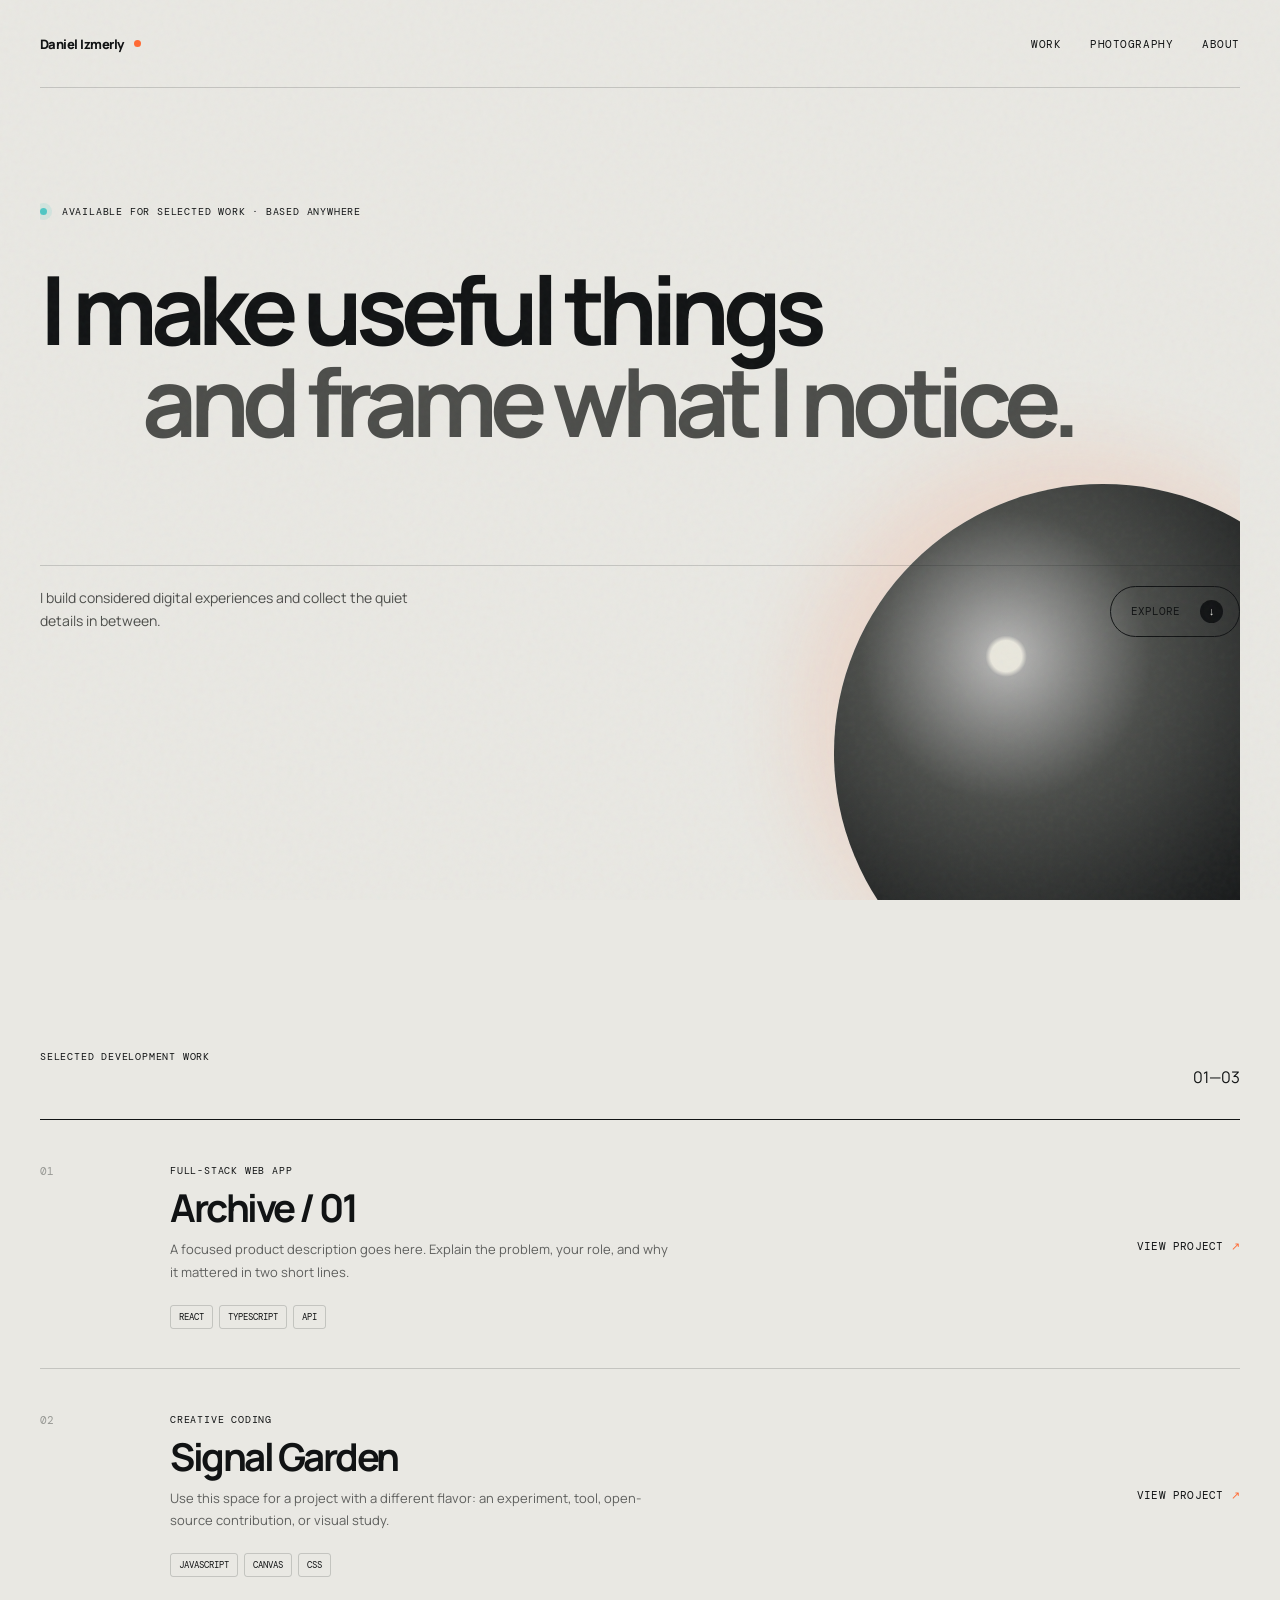
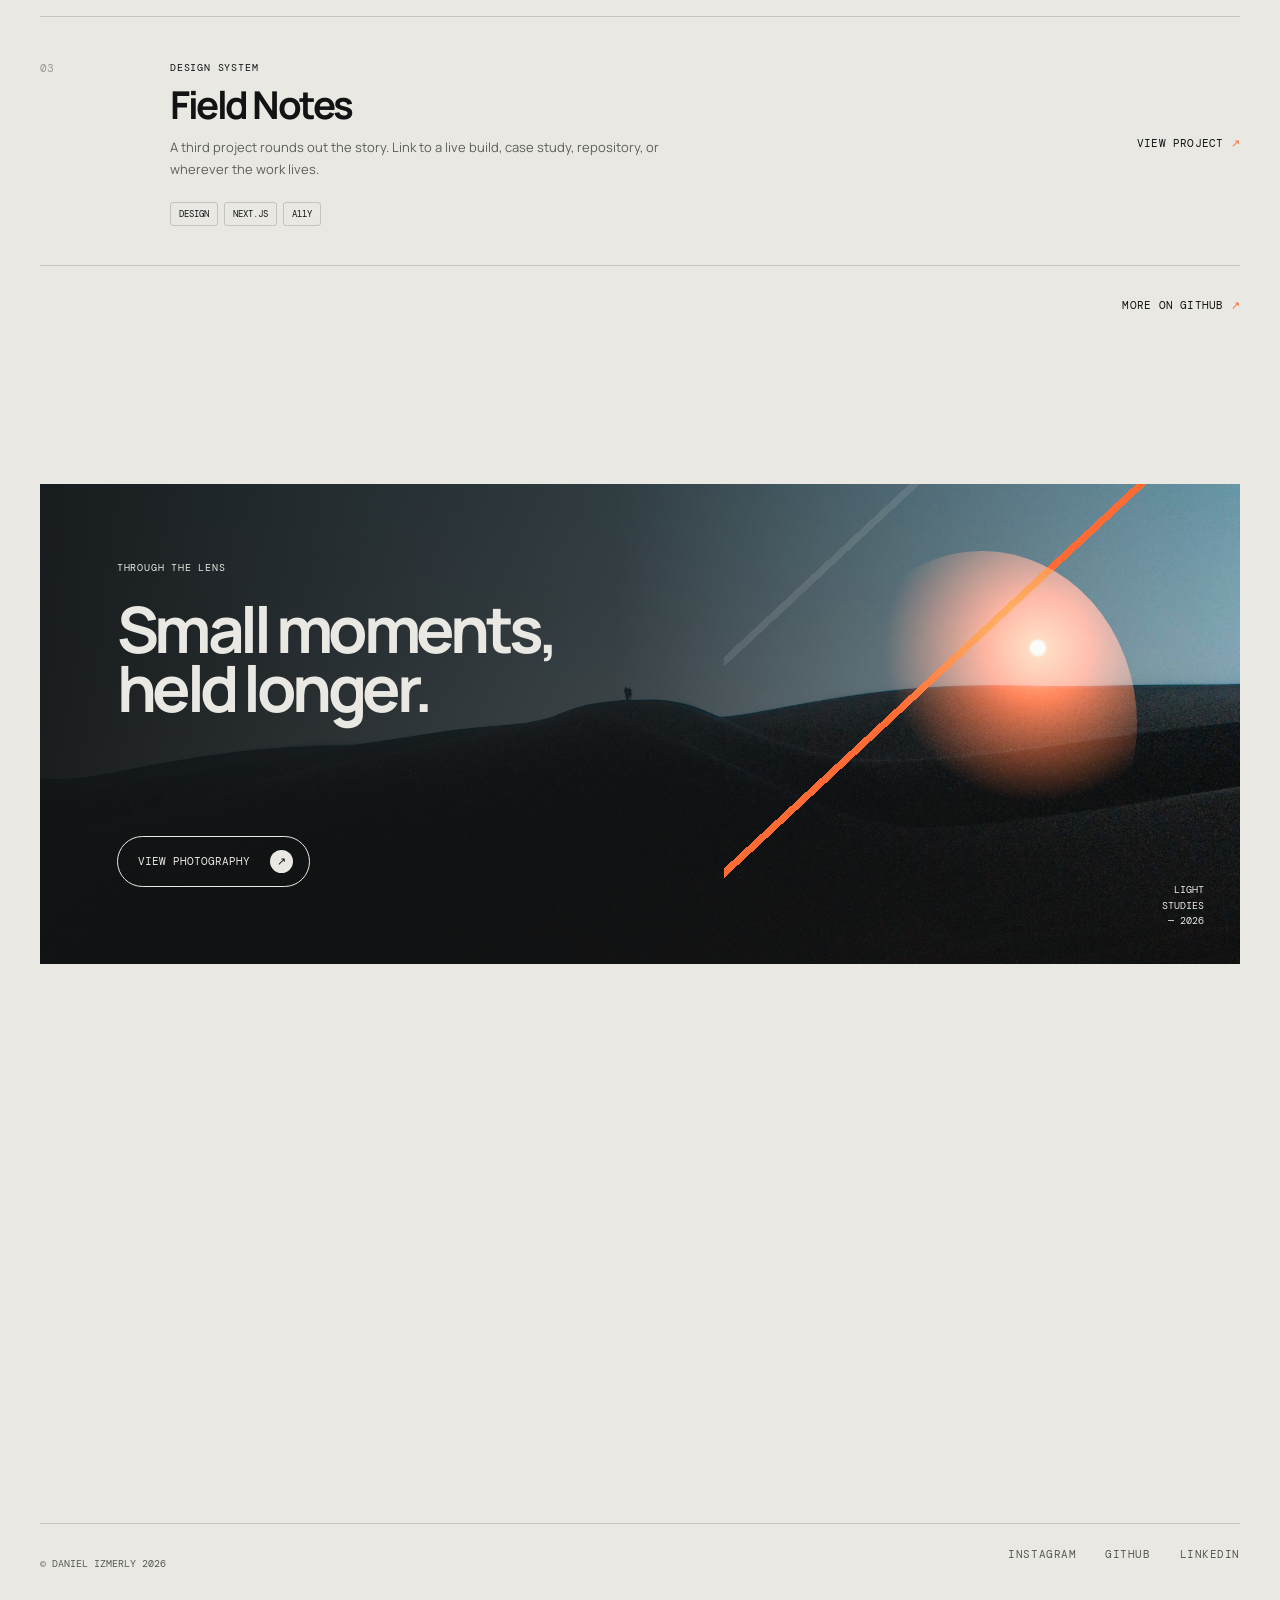
==== index.html @ 625dc452 "vibecoded ah website" ====
<!doctype html>
<html lang="en"><head><meta charset="UTF-8"><meta name="viewport" content="width=device-width, initial-scale=1.0"><meta name="description" content="A developer and photography portfolio."><meta property="og:image" content="public/og.png"><meta name="theme-color" content="#111314"><link rel="stylesheet" href="styles.css"><title>Your Name — Developer · Photographer</title></head>
<body><div class="grain" aria-hidden="true"></div><header class="site-header"><a class="wordmark" href="#top" aria-label="Back to top"><span data-name>Your Name</span><i></i></a><nav class="desktop-nav" aria-label="Primary navigation"><a href="#work">Work</a><a href="photography.html">Photography</a><a href="#about">About</a></nav><button class="menu-button" data-menu-button aria-expanded="false" aria-controls="mobile-nav">Menu</button><nav class="mobile-nav" id="mobile-nav" data-mobile-nav aria-label="Mobile navigation"><a href="#work">Work</a><a href="photography.html">Photography</a><a href="#about">About</a><a data-social="github" href="#" target="_blank" rel="noreferrer">GitHub ↗</a></nav></header>
<main id="top"><section class="hero section-wrap"><p class="hero-kicker reveal"><span class="pulse"></span> Available for selected work · <span data-location>Based anywhere</span></p><h1 class="reveal"><span>I make useful things</span><span>and frame what I notice.</span></h1><div class="hero-foot reveal"><p data-bio>I build considered digital experiences and collect the quiet details in between.</p><a class="round-link" href="#work">Explore <span aria-hidden="true">↓</span></a></div><div class="hero-orb" aria-hidden="true"></div></section>
<section id="work" class="section-wrap work-section"><div class="section-heading reveal"><p class="eyebrow">Selected development work</p><p>01—03</p></div><div class="project-list" data-project-list></div><div class="section-tail reveal"><a class="text-link" data-social="github" href="#" target="_blank" rel="noreferrer">More on GitHub <span aria-hidden="true">↗</span></a></div></section>
<section class="photo-callout section-wrap reveal"><div><p class="eyebrow">Through the lens</p><h2>Small moments,<br>held longer.</h2></div><div class="callout-art" aria-hidden="true"><span>Light<br>studies<br>— 2026</span></div><a class="round-link light" href="photography.html">View photography <span aria-hidden="true">↗</span></a></section>
<section id="about" class="section-wrap about-section"><p class="eyebrow reveal">A little context</p><div class="about-grid"><h2 class="reveal">Code gives ideas form.<br>Photography keeps me observant.</h2><div class="about-copy reveal"><p>I care about the quiet choices: a clean interaction, a sharp detail, the feeling a piece of work leaves behind.</p><a class="text-link" data-email href="mailto:hello@yourdomain.com">hello@yourdomain.com <span aria-hidden="true">↗</span></a></div></div></section></main>
<footer class="site-footer section-wrap"><p>© <span data-name>Your Name</span> <span id="year"></span></p><div><a data-social="instagram" href="#" target="_blank" rel="noreferrer">Instagram</a><a data-social="github" href="#" target="_blank" rel="noreferrer">GitHub</a><a data-social="linkedin" href="#" target="_blank" rel="noreferrer">LinkedIn</a></div></footer><dialog id="lightbox" aria-label="Photography preview"><button class="close-button" data-close-lightbox aria-label="Close preview">×</button><img data-lightbox-image alt="" hidden><div data-lightbox-placeholder class="lightbox-placeholder"></div><p data-lightbox-caption></p></dialog><script type="module" src="app.js"></script><script>document.querySelector('#year').textContent = new Date().getFullYear()</script></body></html>
---- styles.css ----
@import url('https://fonts.googleapis.com/css2?family=DM+Mono:wght@400;500&family=Manrope:wght@400;500;600;700;800&display=swap');

:root { /* Palette lives here: change these six values to retheme the whole site. */ --ink:#111314; --paper:#e9e8e3; --muted:#989995; --line:rgba(17,19,20,.17); --orange:#ff6b35; --teal:#4fc7c4; --sans:Manrope,Arial,sans-serif; --mono:"DM Mono",monospace; }
* { box-sizing:border-box; } html { scroll-behavior:smooth; } body { margin:0; background:var(--paper); color:var(--ink); font-family:var(--sans); } a { color:inherit; text-decoration:none; } button { font:inherit; } .grain { position:fixed; inset:0; z-index:10; pointer-events:none; opacity:.055; background-image:url("data:image/svg+xml,%3Csvg viewBox='0 0 180 180' xmlns='http://www.w3.org/2000/svg'%3E%3Cfilter id='n'%3E%3CfeTurbulence type='fractalNoise' baseFrequency='.9' numOctaves='4' stitchTiles='stitch'/%3E%3C/filter%3E%3Crect width='100%25' height='100%25' filter='url(%23n)' opacity='.7'/%3E%3C/svg%3E"); }
.section-wrap { width:min(1320px, calc(100% - 80px)); margin-inline:auto; }.site-header { height:88px; width:min(1320px, calc(100% - 80px)); margin:auto; display:flex; align-items:center; justify-content:space-between; position:relative; z-index:20; border-bottom:1px solid var(--line); }.wordmark { display:flex; align-items:center; gap:10px; font-size:13px; font-weight:800; letter-spacing:-.04em; }.wordmark i { width:7px; height:7px; display:block; border-radius:50%; background:var(--orange); }.desktop-nav,.site-footer div { display:flex; gap:29px; font:11px var(--mono); text-transform:uppercase; letter-spacing:.05em; }.desktop-nav a,.site-footer a { transition:color .2s ease; }.desktop-nav a:hover,.site-footer a:hover,.desktop-nav .active { color:var(--orange); }.menu-button,.mobile-nav,.back-link { display:none; }
.hero { position:relative; min-height:calc(100vh - 88px); padding-top:clamp(75px,13vh,170px); overflow:hidden; }.hero-kicker,.eyebrow { margin:0; font:10px var(--mono); text-transform:uppercase; letter-spacing:.08em; }.pulse { width:7px; height:7px; display:inline-block; background:var(--teal); border-radius:50%; margin-right:8px; box-shadow:0 0 0 5px rgba(79,199,196,.15); }.hero h1 { max-width:1120px; margin:45px 0 0; font-size:clamp(48px,7.45vw,120px); letter-spacing:-.075em; line-height:.97; font-weight:700; position:relative; z-index:1; }.hero h1 span { display:block; }.hero h1 span:last-child { color:#4c4d4a; margin-left:clamp(20px,8vw,160px); }.hero-foot { margin-top:clamp(68px,13vh,155px); padding:20px 0; border-top:1px solid var(--line); display:flex; align-items:flex-start; justify-content:space-between; gap:20px; position:relative; z-index:2; }.hero-foot p { max-width:370px; margin:0; font-size:14px; line-height:1.65; color:#4c4d4a; }.round-link { display:flex; gap:20px; align-items:center; padding:13px 16px 13px 20px; border:1px solid var(--ink); border-radius:99px; white-space:nowrap; font:11px var(--mono); text-transform:uppercase; }.round-link span { width:23px; height:23px; display:grid; place-content:center; border-radius:50%; color:var(--paper); background:var(--ink); transition:transform .25s ease; }.round-link:hover span { transform:rotate(-45deg); }.hero-orb { width:clamp(290px,42vw,620px); aspect-ratio:1; position:absolute; right:-11%; bottom:-15%; border-radius:50%; background:radial-gradient(circle at 32% 32%,#e9e7dd 0 3%,#ababaa 4%,#4b4d4a 28%,#202222 58%,#111314 71%); box-shadow:-32px -32px 80px rgba(255,107,53,.13); }
.work-section { padding-top:150px; }.section-heading { display:flex; justify-content:space-between; padding-bottom:15px; border-bottom:1px solid var(--ink); }.project-list { border-bottom:1px solid var(--line); }.project-card { position:relative; display:grid; grid-template-columns:100px 1fr auto; gap:30px; align-items:start; padding:44px 0 39px; border-top:1px solid var(--line); }.project-card:first-child { border-top:0; }.project-number { font:11px var(--mono); color:var(--muted); }.project-card h3 { margin:12px 0 11px; font-size:clamp(25px,3vw,43px); line-height:1; letter-spacing:-.065em; }.project-copy { margin:0; max-width:500px; color:#5e5f5d; font-size:13px; line-height:1.7; }.tags { list-style:none; padding:0; margin:22px 0 0; display:flex; flex-wrap:wrap; gap:6px; }.tags li { padding:5px 8px; border:1px solid var(--line); border-radius:3px; font:9px var(--mono); text-transform:uppercase; }.text-link { align-self:center; font:11px var(--mono); text-transform:uppercase; white-space:nowrap; letter-spacing:.02em; }.text-link span { color:var(--orange); display:inline-block; transition:transform .2s ease; }.text-link:hover span { transform:translate(3px,-3px); }.section-tail { padding-top:26px; text-align:right; }
/* Swap the image path here to feature another photograph on the home page. */
.photo-callout { margin-top:170px; min-height:480px; padding:clamp(40px,6vw,90px); background:linear-gradient(90deg,rgba(17,19,20,.95) 0%,rgba(17,19,20,.76) 48%,rgba(17,19,20,.16) 100%),url("photos/DSC01465.jpg") center/cover; color:var(--paper); position:relative; overflow:hidden; display:flex; flex-direction:column; align-items:flex-start; }.photo-callout h2 { margin:25px 0 0; font-size:clamp(38px,5vw,72px); letter-spacing:-.07em; line-height:.93; }.callout-art { position:absolute; inset:0 0 0 auto; width:43%; background:linear-gradient(137deg,transparent 0 18%,rgba(255,255,255,.1) 18% 19%,transparent 19% 40%,var(--orange) 40% 41%,transparent 41% 66%,transparent 66% 100%); }.callout-art:before { content:""; position:absolute; inset:14% 20%; border-radius:50%; background:radial-gradient(circle at 68% 28%,#f8f7ee 0 2%,#ffb476 3%,#ff6b35 16%,transparent 47%); mix-blend-mode:screen; }.callout-art span { position:absolute; right:36px; bottom:35px; text-align:right; font:10px/1.55 var(--mono); text-transform:uppercase; }.round-link.light { border-color:var(--paper); margin-top:auto; position:relative; z-index:1; }.round-link.light span { background:var(--paper); color:var(--ink); }
.about-section { padding:170px 0; }.about-grid { display:grid; grid-template-columns:1.45fr .55fr; gap:60px; margin-top:35px; }.about-grid h2 { margin:0; font-size:clamp(34px,4.5vw,66px); line-height:.99; letter-spacing:-.065em; }.about-copy { align-self:end; color:#535552; font-size:14px; line-height:1.7; }.about-copy p { margin:0 0 34px; }.site-footer { display:flex; justify-content:space-between; padding:23px 0 28px; border-top:1px solid var(--line); color:#575956; font:10px var(--mono); text-transform:uppercase; }
.photo-hero { padding:clamp(95px,16vh,190px) 0 90px; }.photo-hero h1 { font-size:clamp(55px,8vw,128px); line-height:.88; letter-spacing:-.08em; margin:38px 0; }.photo-hero h1 em { color:var(--orange); font-weight:400; }.photo-hero > p:last-child { max-width:320px; margin:0; color:#5c5e5b; font-size:14px; line-height:1.7; }.photo-grid { display:grid; grid-template-columns:repeat(12,1fr); grid-auto-flow:dense; gap:16px; padding-bottom:140px; }.photo-card { min-height:330px; grid-column:span 4; border:0; padding:0; position:relative; overflow:hidden; background:#2b2c2b; color:var(--paper); text-align:left; cursor:zoom-in; }.photo-card:nth-child(2),.photo-card:nth-child(5) { grid-column:span 8; }.photo-card:nth-child(3) { min-height:430px; }.photo-card img { width:100%; height:100%; position:absolute; inset:0; object-fit:cover; transition:transform .7s cubic-bezier(.2,.8,.2,1); }.photo-card:hover img { transform:scale(1.045); }.photo-shade { position:absolute; inset:0; background:linear-gradient(0deg,rgba(0,0,0,.65),transparent 55%); }.photo-meta { position:absolute; inset:auto 20px 18px; display:flex; justify-content:space-between; align-items:end; font-size:12px; }.photo-meta strong { font-weight:500; }.photo-meta em { font:9px var(--mono); text-transform:uppercase; letter-spacing:.05em; opacity:.78; }.photo-placeholder,.lightbox-placeholder { position:absolute; inset:0; overflow:hidden; }.photo-placeholder:before,.lightbox-placeholder:before { content:""; position:absolute; width:75%; aspect-ratio:1; left:18%; top:10%; border-radius:50%; filter:blur(1px); }.photo-placeholder:after,.lightbox-placeholder:after { content:""; position:absolute; width:160%; height:45%; left:-35%; bottom:-18%; transform:rotate(-16deg); background:rgba(0,0,0,.36); }.photo-placeholder span { position:absolute; z-index:1; top:18px; left:20px; font:10px var(--mono); color:rgba(255,255,255,.7); }.tone-amber { background:linear-gradient(145deg,#312b28,#ad6c4c); }.tone-amber:before { background:radial-gradient(circle,#ffbd88,#ff6b35 27%,transparent 64%); }.tone-teal { background:linear-gradient(145deg,#122727,#519391); }.tone-teal:before { background:radial-gradient(circle,#a8dfd9,#4fc7c4 25%,transparent 65%); }.tone-graphite { background:linear-gradient(145deg,#171819,#777a78); }.tone-graphite:before { background:radial-gradient(circle,#e6e4dc,#797b78 26%,transparent 65%); }.tone-orange { background:linear-gradient(145deg,#4b251b,#d65f31); }.tone-orange:before { background:radial-gradient(circle,#f8d2a8,#ff6b35 25%,transparent 63%); }.tone-silver { background:linear-gradient(145deg,#4e5355,#bab8af); }.tone-silver:before { background:radial-gradient(circle,#f5f4ec,#c4c7c1 23%,transparent 65%); }.contact-strip { border-top:1px solid var(--ink); padding:25px 0 135px; display:flex; align-items:center; justify-content:space-between; font-size:clamp(21px,3vw,40px); letter-spacing:-.05em; }.contact-strip p { margin:0; }
dialog { width:min(90vw,1000px); padding:0; border:0; background:transparent; color:var(--paper); } dialog::backdrop { background:rgba(0,0,0,.83); backdrop-filter:blur(8px); } dialog img,dialog .lightbox-placeholder { position:relative; display:block; width:100%; max-height:78vh; object-fit:contain; background:#202222; } dialog .lightbox-placeholder { height:min(68vw,600px); } dialog p { margin:12px 0; font:11px var(--mono); text-transform:uppercase; }.close-button { position:fixed; top:24px; right:28px; width:42px; height:42px; border:1px solid rgba(255,255,255,.55); border-radius:50%; color:white; background:transparent; font-size:27px; cursor:pointer; }.reveal { opacity:0; transform:translateY(18px); transition:opacity .7s ease,transform .7s cubic-bezier(.2,.65,.2,1); }.reveal.is-visible { opacity:1; transform:translateY(0); }
@media (prefers-reduced-motion:reduce) { *,*::before,*::after { scroll-behavior:auto!important; animation-duration:.01ms!important; transition-duration:.01ms!important; } .reveal { opacity:1; transform:none; } }
/* A compact mobile layout, including the accessible menu toggle. */
@media (max-width:760px) { .section-wrap,.site-header { width:calc(100% - 40px); }.site-header { height:74px; }.desktop-nav { display:none; }.menu-button { display:block; padding:0; border:0; background:transparent; font:10px var(--mono); text-transform:uppercase; }.mobile-nav { display:none; position:absolute; right:0; top:64px; width:190px; padding:16px; background:var(--ink); color:var(--paper); box-shadow:0 12px 30px rgba(0,0,0,.18); }.mobile-nav.is-open { display:grid; gap:15px; }.mobile-nav a { font:11px var(--mono); text-transform:uppercase; }.back-link { display:block; font:10px var(--mono); text-transform:uppercase; }.hero { min-height:600px; padding-top:78px; }.hero h1 { margin-top:35px; font-size:14vw; }.hero h1 span:last-child { margin-left:24px; }.hero-foot { margin-top:75px; }.hero-foot p { font-size:12px; }.round-link { padding:10px 11px 10px 14px; font-size:9px; gap:9px; }.round-link span { width:19px; height:19px; }.hero-orb { width:310px; right:-30%; bottom:-8%; }.work-section { padding-top:100px; }.project-card { grid-template-columns:35px 1fr; padding:32px 0; gap:16px; }.project-card .text-link { grid-column:2; margin-top:8px; }.photo-callout { margin-top:95px; min-height:430px; padding:32px; }.callout-art { width:58%; opacity:.84; }.about-section { padding:100px 0; }.about-grid { grid-template-columns:1fr; gap:34px; }.site-footer { align-items:flex-start; gap:20px; flex-direction:column; }.site-footer div { gap:16px; }.photo-hero { padding:95px 0 65px; }.photo-grid { grid-template-columns:1fr; gap:12px; padding-bottom:85px; }.photo-card,.photo-card:nth-child(2),.photo-card:nth-child(5) { min-height:310px; grid-column:auto; }.photo-card:nth-child(3) { min-height:380px; }.contact-strip { padding-bottom:85px; flex-direction:column; gap:20px; align-items:flex-start; } }
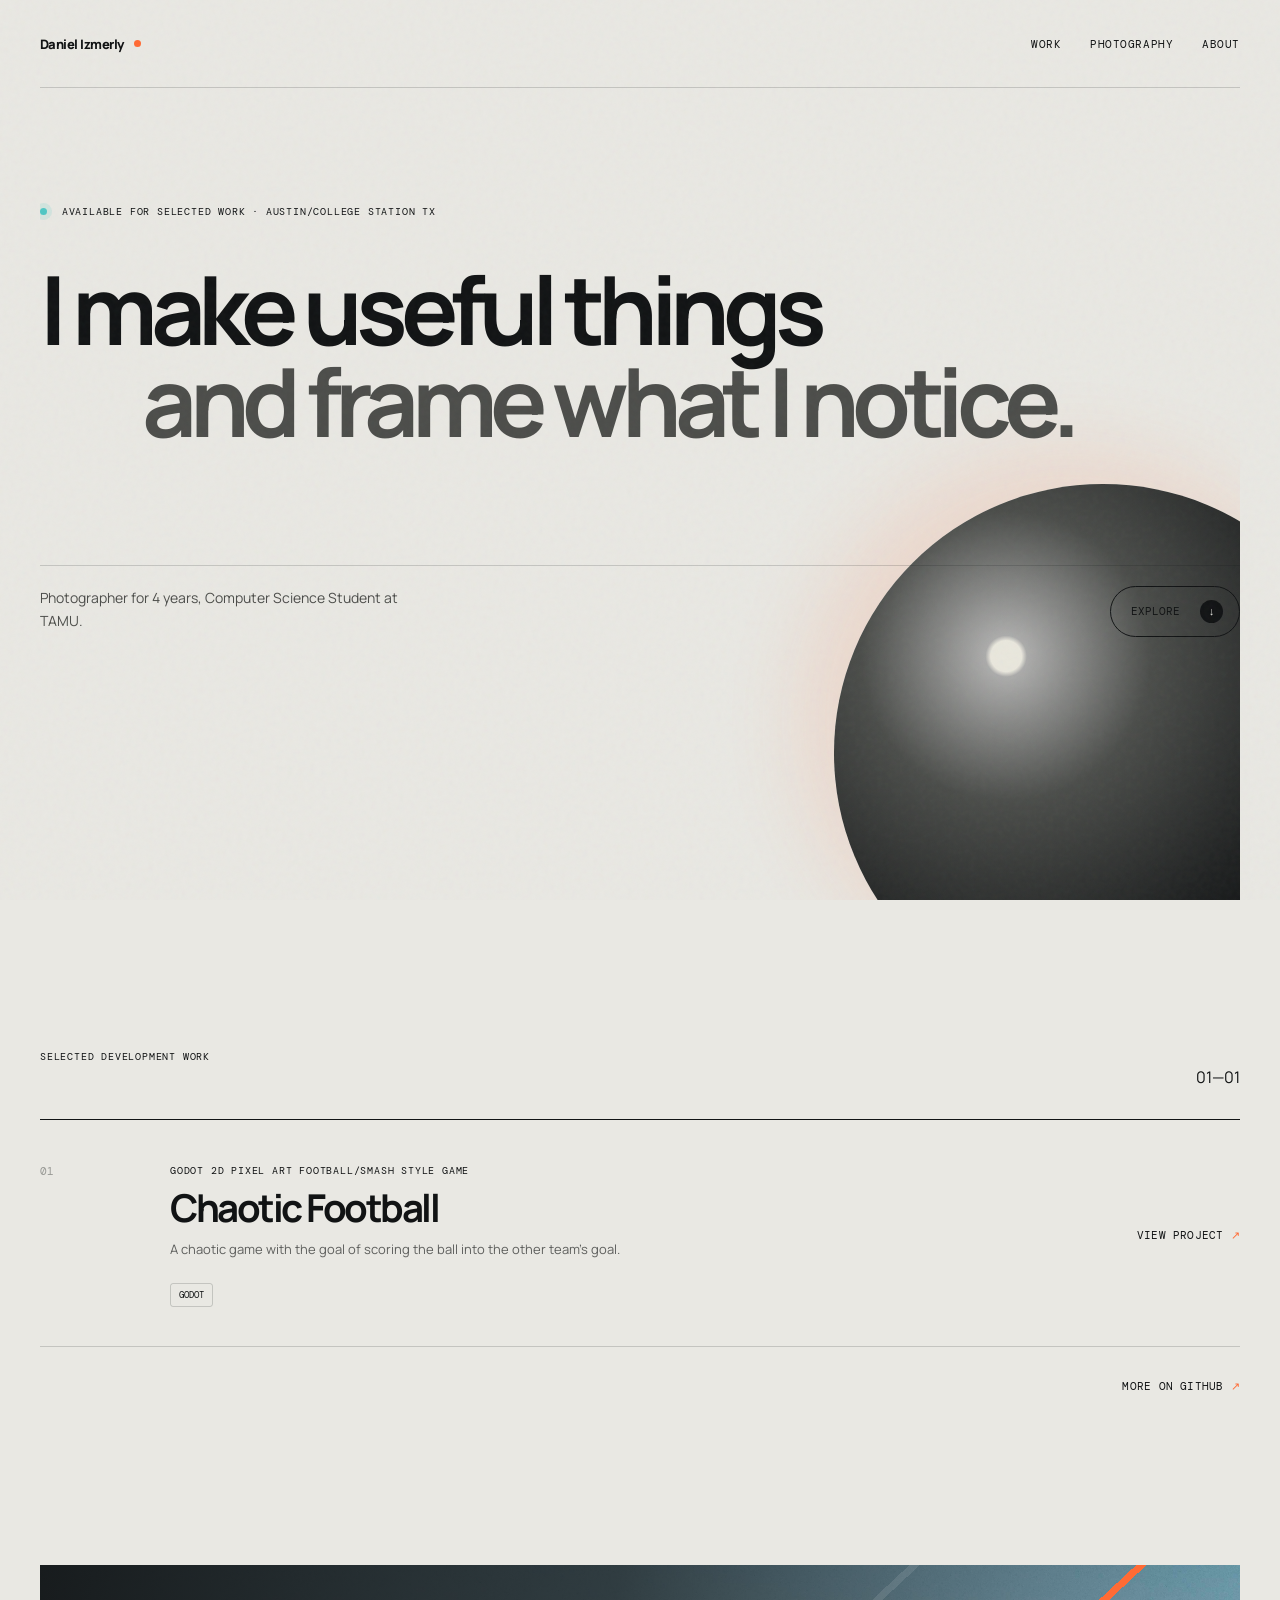
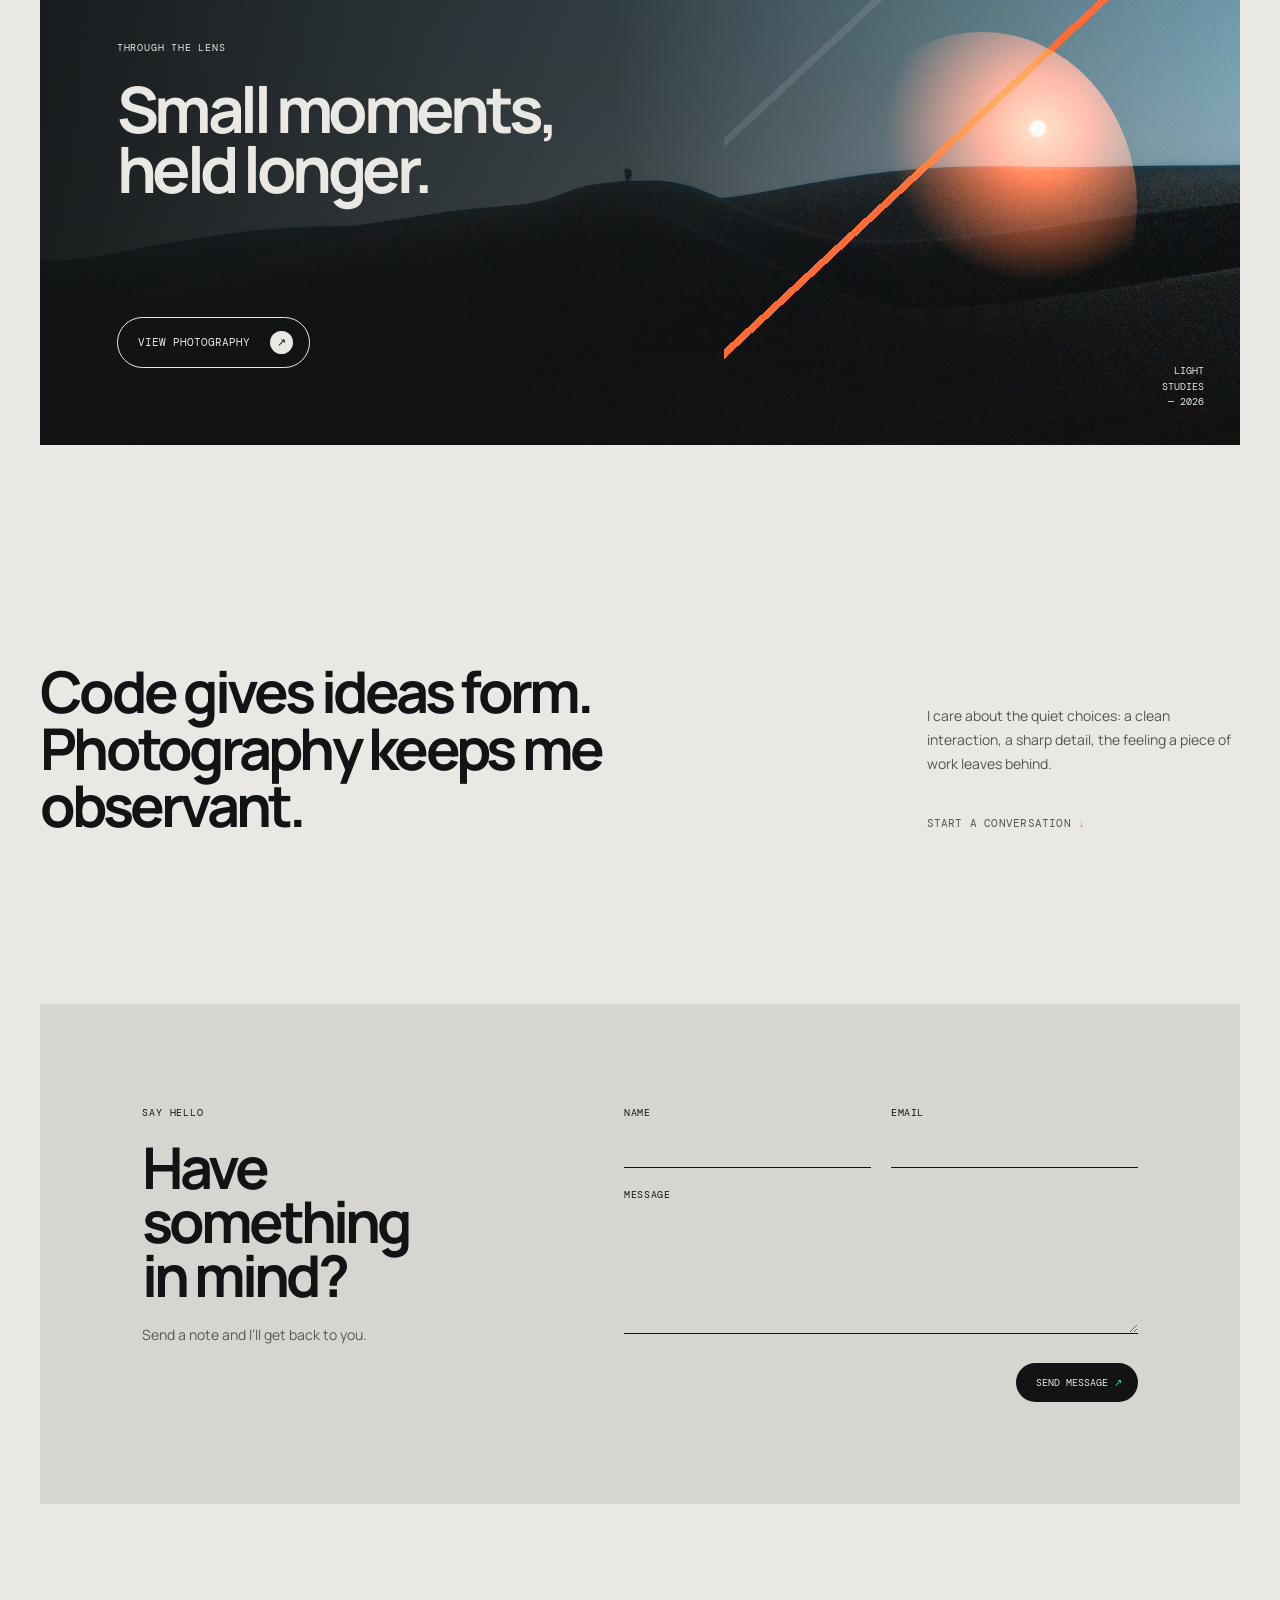
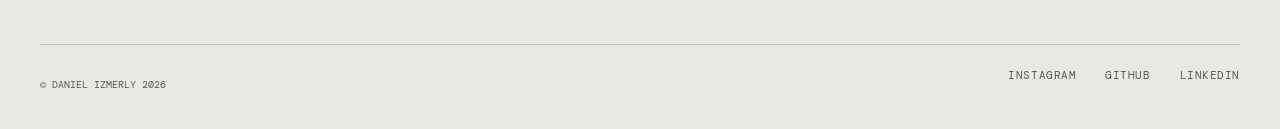
==== commit 24268d24: "Add Formspree contact form and personalize portfolio content" ====
--- a/index.html
+++ b/index.html
@@ -2,7 +2,8 @@
 <html lang="en"><head><meta charset="UTF-8"><meta name="viewport" content="width=device-width, initial-scale=1.0"><meta name="description" content="A developer and photography portfolio."><meta property="og:image" content="public/og.png"><meta name="theme-color" content="#111314"><link rel="stylesheet" href="styles.css"><title>Your Name — Developer · Photographer</title></head>
 <body><div class="grain" aria-hidden="true"></div><header class="site-header"><a class="wordmark" href="#top" aria-label="Back to top"><span data-name>Your Name</span><i></i></a><nav class="desktop-nav" aria-label="Primary navigation"><a href="#work">Work</a><a href="photography.html">Photography</a><a href="#about">About</a></nav><button class="menu-button" data-menu-button aria-expanded="false" aria-controls="mobile-nav">Menu</button><nav class="mobile-nav" id="mobile-nav" data-mobile-nav aria-label="Mobile navigation"><a href="#work">Work</a><a href="photography.html">Photography</a><a href="#about">About</a><a data-social="github" href="#" target="_blank" rel="noreferrer">GitHub ↗</a></nav></header>
 <main id="top"><section class="hero section-wrap"><p class="hero-kicker reveal"><span class="pulse"></span> Available for selected work · <span data-location>Based anywhere</span></p><h1 class="reveal"><span>I make useful things</span><span>and frame what I notice.</span></h1><div class="hero-foot reveal"><p data-bio>I build considered digital experiences and collect the quiet details in between.</p><a class="round-link" href="#work">Explore <span aria-hidden="true">↓</span></a></div><div class="hero-orb" aria-hidden="true"></div></section>
-<section id="work" class="section-wrap work-section"><div class="section-heading reveal"><p class="eyebrow">Selected development work</p><p>01—03</p></div><div class="project-list" data-project-list></div><div class="section-tail reveal"><a class="text-link" data-social="github" href="#" target="_blank" rel="noreferrer">More on GitHub <span aria-hidden="true">↗</span></a></div></section>
+<section id="work" class="section-wrap work-section"><div class="section-heading reveal"><p class="eyebrow">Selected development work</p><p>01—01</p></div><div class="project-list" data-project-list></div><div class="section-tail reveal"><a class="text-link" data-social="github" href="#" target="_blank" rel="noreferrer">More on GitHub <span aria-hidden="true">↗</span></a></div></section>
 <section class="photo-callout section-wrap reveal"><div><p class="eyebrow">Through the lens</p><h2>Small moments,<br>held longer.</h2></div><div class="callout-art" aria-hidden="true"><span>Light<br>studies<br>— 2026</span></div><a class="round-link light" href="photography.html">View photography <span aria-hidden="true">↗</span></a></section>
-<section id="about" class="section-wrap about-section"><p class="eyebrow reveal">A little context</p><div class="about-grid"><h2 class="reveal">Code gives ideas form.<br>Photography keeps me observant.</h2><div class="about-copy reveal"><p>I care about the quiet choices: a clean interaction, a sharp detail, the feeling a piece of work leaves behind.</p><a class="text-link" data-email href="mailto:hello@yourdomain.com">hello@yourdomain.com <span aria-hidden="true">↗</span></a></div></div></section></main>
+<section id="about" class="section-wrap about-section"><p class="eyebrow reveal">A little context</p><div class="about-grid"><h2 class="reveal">Code gives ideas form.<br>Photography keeps me observant.</h2><div class="about-copy reveal"><p>I care about the quiet choices: a clean interaction, a sharp detail, the feeling a piece of work leaves behind.</p><a class="text-link" href="#contact">Start a conversation <span aria-hidden="true">↓</span></a></div></div></section>
+<section id="contact" class="contact-section section-wrap reveal"><div><p class="eyebrow">Say hello</p><h2>Have something<br>in mind?</h2><p>Send a note and I’ll get back to you.</p></div><form class="contact-form" data-contact-form><label>Name<input name="name" autocomplete="name" required></label><label>Email<input name="email" type="email" autocomplete="email" required></label><label class="message-field">Message<textarea name="message" rows="5" required></textarea></label><input class="honeypot" type="text" name="_gotcha" tabindex="-1" autocomplete="off" aria-hidden="true"><div class="form-foot"><p data-form-status aria-live="polite"></p><button class="send-button" type="submit">Send message <span aria-hidden="true">↗</span></button></div></form></section></main>
 <footer class="site-footer section-wrap"><p>© <span data-name>Your Name</span> <span id="year"></span></p><div><a data-social="instagram" href="#" target="_blank" rel="noreferrer">Instagram</a><a data-social="github" href="#" target="_blank" rel="noreferrer">GitHub</a><a data-social="linkedin" href="#" target="_blank" rel="noreferrer">LinkedIn</a></div></footer><dialog id="lightbox" aria-label="Photography preview"><button class="close-button" data-close-lightbox aria-label="Close preview">×</button><img data-lightbox-image alt="" hidden><div data-lightbox-placeholder class="lightbox-placeholder"></div><p data-lightbox-caption></p></dialog><script type="module" src="app.js"></script><script>document.querySelector('#year').textContent = new Date().getFullYear()</script></body></html>
--- a/styles.css
+++ b/styles.css
@@ -8,8 +8,9 @@
 /* Swap the image path here to feature another photograph on the home page. */
 .photo-callout { margin-top:170px; min-height:480px; padding:clamp(40px,6vw,90px); background:linear-gradient(90deg,rgba(17,19,20,.95) 0%,rgba(17,19,20,.76) 48%,rgba(17,19,20,.16) 100%),url("photos/DSC01465.jpg") center/cover; color:var(--paper); position:relative; overflow:hidden; display:flex; flex-direction:column; align-items:flex-start; }.photo-callout h2 { margin:25px 0 0; font-size:clamp(38px,5vw,72px); letter-spacing:-.07em; line-height:.93; }.callout-art { position:absolute; inset:0 0 0 auto; width:43%; background:linear-gradient(137deg,transparent 0 18%,rgba(255,255,255,.1) 18% 19%,transparent 19% 40%,var(--orange) 40% 41%,transparent 41% 66%,transparent 66% 100%); }.callout-art:before { content:""; position:absolute; inset:14% 20%; border-radius:50%; background:radial-gradient(circle at 68% 28%,#f8f7ee 0 2%,#ffb476 3%,#ff6b35 16%,transparent 47%); mix-blend-mode:screen; }.callout-art span { position:absolute; right:36px; bottom:35px; text-align:right; font:10px/1.55 var(--mono); text-transform:uppercase; }.round-link.light { border-color:var(--paper); margin-top:auto; position:relative; z-index:1; }.round-link.light span { background:var(--paper); color:var(--ink); }
 .about-section { padding:170px 0; }.about-grid { display:grid; grid-template-columns:1.45fr .55fr; gap:60px; margin-top:35px; }.about-grid h2 { margin:0; font-size:clamp(34px,4.5vw,66px); line-height:.99; letter-spacing:-.065em; }.about-copy { align-self:end; color:#535552; font-size:14px; line-height:1.7; }.about-copy p { margin:0 0 34px; }.site-footer { display:flex; justify-content:space-between; padding:23px 0 28px; border-top:1px solid var(--line); color:#575956; font:10px var(--mono); text-transform:uppercase; }
+.contact-section { padding:clamp(55px,8vw,110px); background:#d7d5cf; display:grid; grid-template-columns:.85fr 1.15fr; gap:clamp(45px,8vw,130px); margin-bottom:140px; }.contact-section h2 { margin:21px 0; font-size:clamp(38px,4.5vw,67px); letter-spacing:-.07em; line-height:.94; }.contact-section > div > p:last-child { max-width:270px; color:#575956; font-size:14px; line-height:1.7; }.contact-form { display:grid; grid-template-columns:1fr 1fr; gap:20px; align-content:start; }.contact-form label { display:grid; gap:9px; font:10px var(--mono); text-transform:uppercase; letter-spacing:.06em; }.contact-form input,.contact-form textarea { width:100%; border:0; border-bottom:1px solid var(--ink); border-radius:0; padding:9px 0; color:var(--ink); background:transparent; outline:0; font:15px var(--sans); resize:vertical; }.contact-form input:focus,.contact-form textarea:focus { border-color:var(--orange); box-shadow:0 2px 0 var(--orange); }.message-field,.form-foot { grid-column:1/-1; }.honeypot { position:absolute; left:-9999px; }.form-foot { display:flex; align-items:center; justify-content:space-between; gap:20px; margin-top:9px; }.form-foot p { min-height:17px; margin:0; color:#575956; font-size:11px; }.send-button { border:0; border-radius:99px; padding:13px 16px 13px 20px; color:var(--paper); background:var(--ink); cursor:pointer; font:10px var(--mono); text-transform:uppercase; white-space:nowrap; }.send-button:disabled { opacity:.6; cursor:wait; }.send-button span { color:var(--teal); }
 .photo-hero { padding:clamp(95px,16vh,190px) 0 90px; }.photo-hero h1 { font-size:clamp(55px,8vw,128px); line-height:.88; letter-spacing:-.08em; margin:38px 0; }.photo-hero h1 em { color:var(--orange); font-weight:400; }.photo-hero > p:last-child { max-width:320px; margin:0; color:#5c5e5b; font-size:14px; line-height:1.7; }.photo-grid { display:grid; grid-template-columns:repeat(12,1fr); grid-auto-flow:dense; gap:16px; padding-bottom:140px; }.photo-card { min-height:330px; grid-column:span 4; border:0; padding:0; position:relative; overflow:hidden; background:#2b2c2b; color:var(--paper); text-align:left; cursor:zoom-in; }.photo-card:nth-child(2),.photo-card:nth-child(5) { grid-column:span 8; }.photo-card:nth-child(3) { min-height:430px; }.photo-card img { width:100%; height:100%; position:absolute; inset:0; object-fit:cover; transition:transform .7s cubic-bezier(.2,.8,.2,1); }.photo-card:hover img { transform:scale(1.045); }.photo-shade { position:absolute; inset:0; background:linear-gradient(0deg,rgba(0,0,0,.65),transparent 55%); }.photo-meta { position:absolute; inset:auto 20px 18px; display:flex; justify-content:space-between; align-items:end; font-size:12px; }.photo-meta strong { font-weight:500; }.photo-meta em { font:9px var(--mono); text-transform:uppercase; letter-spacing:.05em; opacity:.78; }.photo-placeholder,.lightbox-placeholder { position:absolute; inset:0; overflow:hidden; }.photo-placeholder:before,.lightbox-placeholder:before { content:""; position:absolute; width:75%; aspect-ratio:1; left:18%; top:10%; border-radius:50%; filter:blur(1px); }.photo-placeholder:after,.lightbox-placeholder:after { content:""; position:absolute; width:160%; height:45%; left:-35%; bottom:-18%; transform:rotate(-16deg); background:rgba(0,0,0,.36); }.photo-placeholder span { position:absolute; z-index:1; top:18px; left:20px; font:10px var(--mono); color:rgba(255,255,255,.7); }.tone-amber { background:linear-gradient(145deg,#312b28,#ad6c4c); }.tone-amber:before { background:radial-gradient(circle,#ffbd88,#ff6b35 27%,transparent 64%); }.tone-teal { background:linear-gradient(145deg,#122727,#519391); }.tone-teal:before { background:radial-gradient(circle,#a8dfd9,#4fc7c4 25%,transparent 65%); }.tone-graphite { background:linear-gradient(145deg,#171819,#777a78); }.tone-graphite:before { background:radial-gradient(circle,#e6e4dc,#797b78 26%,transparent 65%); }.tone-orange { background:linear-gradient(145deg,#4b251b,#d65f31); }.tone-orange:before { background:radial-gradient(circle,#f8d2a8,#ff6b35 25%,transparent 63%); }.tone-silver { background:linear-gradient(145deg,#4e5355,#bab8af); }.tone-silver:before { background:radial-gradient(circle,#f5f4ec,#c4c7c1 23%,transparent 65%); }.contact-strip { border-top:1px solid var(--ink); padding:25px 0 135px; display:flex; align-items:center; justify-content:space-between; font-size:clamp(21px,3vw,40px); letter-spacing:-.05em; }.contact-strip p { margin:0; }
 dialog { width:min(90vw,1000px); padding:0; border:0; background:transparent; color:var(--paper); } dialog::backdrop { background:rgba(0,0,0,.83); backdrop-filter:blur(8px); } dialog img,dialog .lightbox-placeholder { position:relative; display:block; width:100%; max-height:78vh; object-fit:contain; background:#202222; } dialog .lightbox-placeholder { height:min(68vw,600px); } dialog p { margin:12px 0; font:11px var(--mono); text-transform:uppercase; }.close-button { position:fixed; top:24px; right:28px; width:42px; height:42px; border:1px solid rgba(255,255,255,.55); border-radius:50%; color:white; background:transparent; font-size:27px; cursor:pointer; }.reveal { opacity:0; transform:translateY(18px); transition:opacity .7s ease,transform .7s cubic-bezier(.2,.65,.2,1); }.reveal.is-visible { opacity:1; transform:translateY(0); }
 @media (prefers-reduced-motion:reduce) { *,*::before,*::after { scroll-behavior:auto!important; animation-duration:.01ms!important; transition-duration:.01ms!important; } .reveal { opacity:1; transform:none; } }
 /* A compact mobile layout, including the accessible menu toggle. */
-@media (max-width:760px) { .section-wrap,.site-header { width:calc(100% - 40px); }.site-header { height:74px; }.desktop-nav { display:none; }.menu-button { display:block; padding:0; border:0; background:transparent; font:10px var(--mono); text-transform:uppercase; }.mobile-nav { display:none; position:absolute; right:0; top:64px; width:190px; padding:16px; background:var(--ink); color:var(--paper); box-shadow:0 12px 30px rgba(0,0,0,.18); }.mobile-nav.is-open { display:grid; gap:15px; }.mobile-nav a { font:11px var(--mono); text-transform:uppercase; }.back-link { display:block; font:10px var(--mono); text-transform:uppercase; }.hero { min-height:600px; padding-top:78px; }.hero h1 { margin-top:35px; font-size:14vw; }.hero h1 span:last-child { margin-left:24px; }.hero-foot { margin-top:75px; }.hero-foot p { font-size:12px; }.round-link { padding:10px 11px 10px 14px; font-size:9px; gap:9px; }.round-link span { width:19px; height:19px; }.hero-orb { width:310px; right:-30%; bottom:-8%; }.work-section { padding-top:100px; }.project-card { grid-template-columns:35px 1fr; padding:32px 0; gap:16px; }.project-card .text-link { grid-column:2; margin-top:8px; }.photo-callout { margin-top:95px; min-height:430px; padding:32px; }.callout-art { width:58%; opacity:.84; }.about-section { padding:100px 0; }.about-grid { grid-template-columns:1fr; gap:34px; }.site-footer { align-items:flex-start; gap:20px; flex-direction:column; }.site-footer div { gap:16px; }.photo-hero { padding:95px 0 65px; }.photo-grid { grid-template-columns:1fr; gap:12px; padding-bottom:85px; }.photo-card,.photo-card:nth-child(2),.photo-card:nth-child(5) { min-height:310px; grid-column:auto; }.photo-card:nth-child(3) { min-height:380px; }.contact-strip { padding-bottom:85px; flex-direction:column; gap:20px; align-items:flex-start; } }
+@media (max-width:760px) { .section-wrap,.site-header { width:calc(100% - 40px); }.site-header { height:74px; }.desktop-nav { display:none; }.menu-button { display:block; padding:0; border:0; background:transparent; font:10px var(--mono); text-transform:uppercase; }.mobile-nav { display:none; position:absolute; right:0; top:64px; width:190px; padding:16px; background:var(--ink); color:var(--paper); box-shadow:0 12px 30px rgba(0,0,0,.18); }.mobile-nav.is-open { display:grid; gap:15px; }.mobile-nav a { font:11px var(--mono); text-transform:uppercase; }.back-link { display:block; font:10px var(--mono); text-transform:uppercase; }.hero { min-height:600px; padding-top:78px; }.hero h1 { margin-top:35px; font-size:14vw; }.hero h1 span:last-child { margin-left:24px; }.hero-foot { margin-top:75px; }.hero-foot p { font-size:12px; }.round-link { padding:10px 11px 10px 14px; font-size:9px; gap:9px; }.round-link span { width:19px; height:19px; }.hero-orb { width:310px; right:-30%; bottom:-8%; }.work-section { padding-top:100px; }.project-card { grid-template-columns:35px 1fr; padding:32px 0; gap:16px; }.project-card .text-link { grid-column:2; margin-top:8px; }.photo-callout { margin-top:95px; min-height:430px; padding:32px; }.callout-art { width:58%; opacity:.84; }.about-section { padding:100px 0; }.about-grid { grid-template-columns:1fr; gap:34px; }.contact-section { grid-template-columns:1fr; gap:42px; padding:38px 25px; margin-bottom:85px; }.contact-form { grid-template-columns:1fr; }.message-field,.form-foot { grid-column:auto; }.form-foot { align-items:flex-start; flex-direction:column; }.site-footer { align-items:flex-start; gap:20px; flex-direction:column; }.site-footer div { gap:16px; }.photo-hero { padding:95px 0 65px; }.photo-grid { grid-template-columns:1fr; gap:12px; padding-bottom:85px; }.photo-card,.photo-card:nth-child(2),.photo-card:nth-child(5) { min-height:310px; grid-column:auto; }.photo-card:nth-child(3) { min-height:380px; }.contact-strip { padding-bottom:85px; flex-direction:column; gap:20px; align-items:flex-start; } }
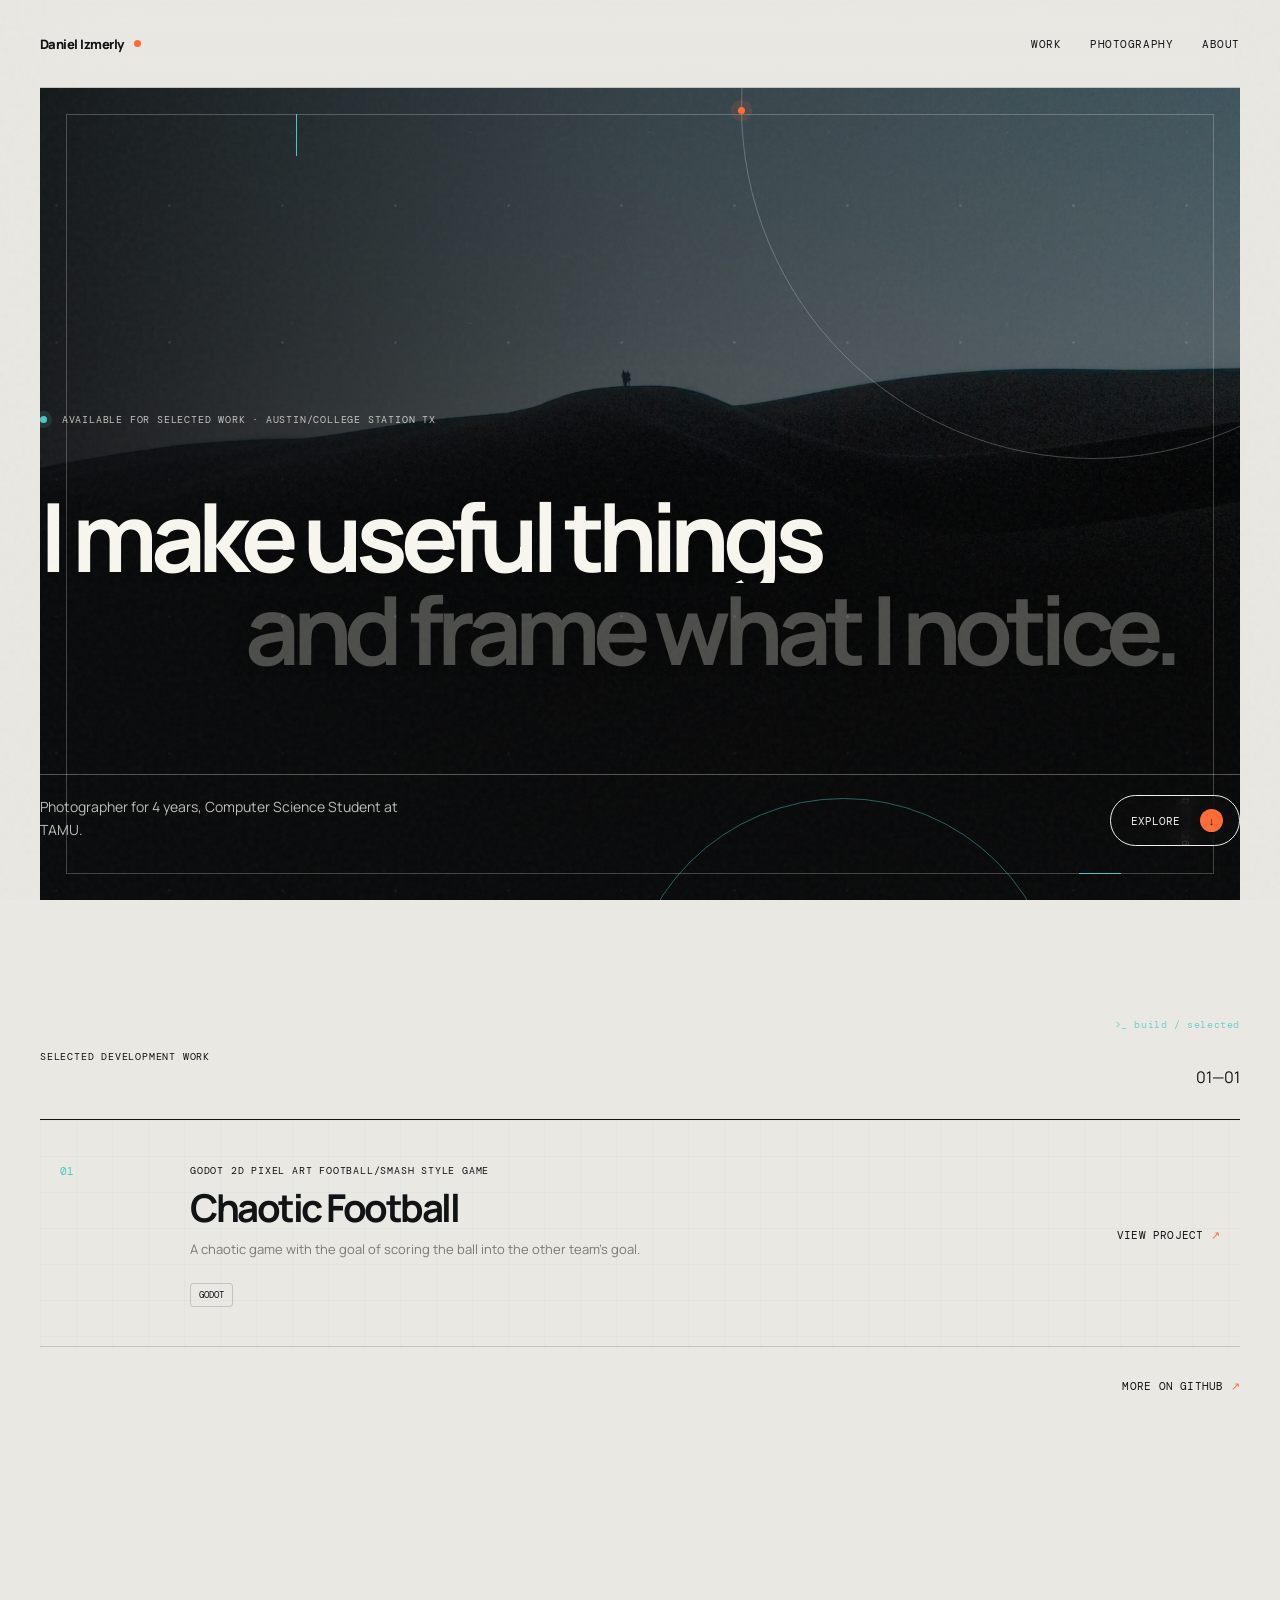
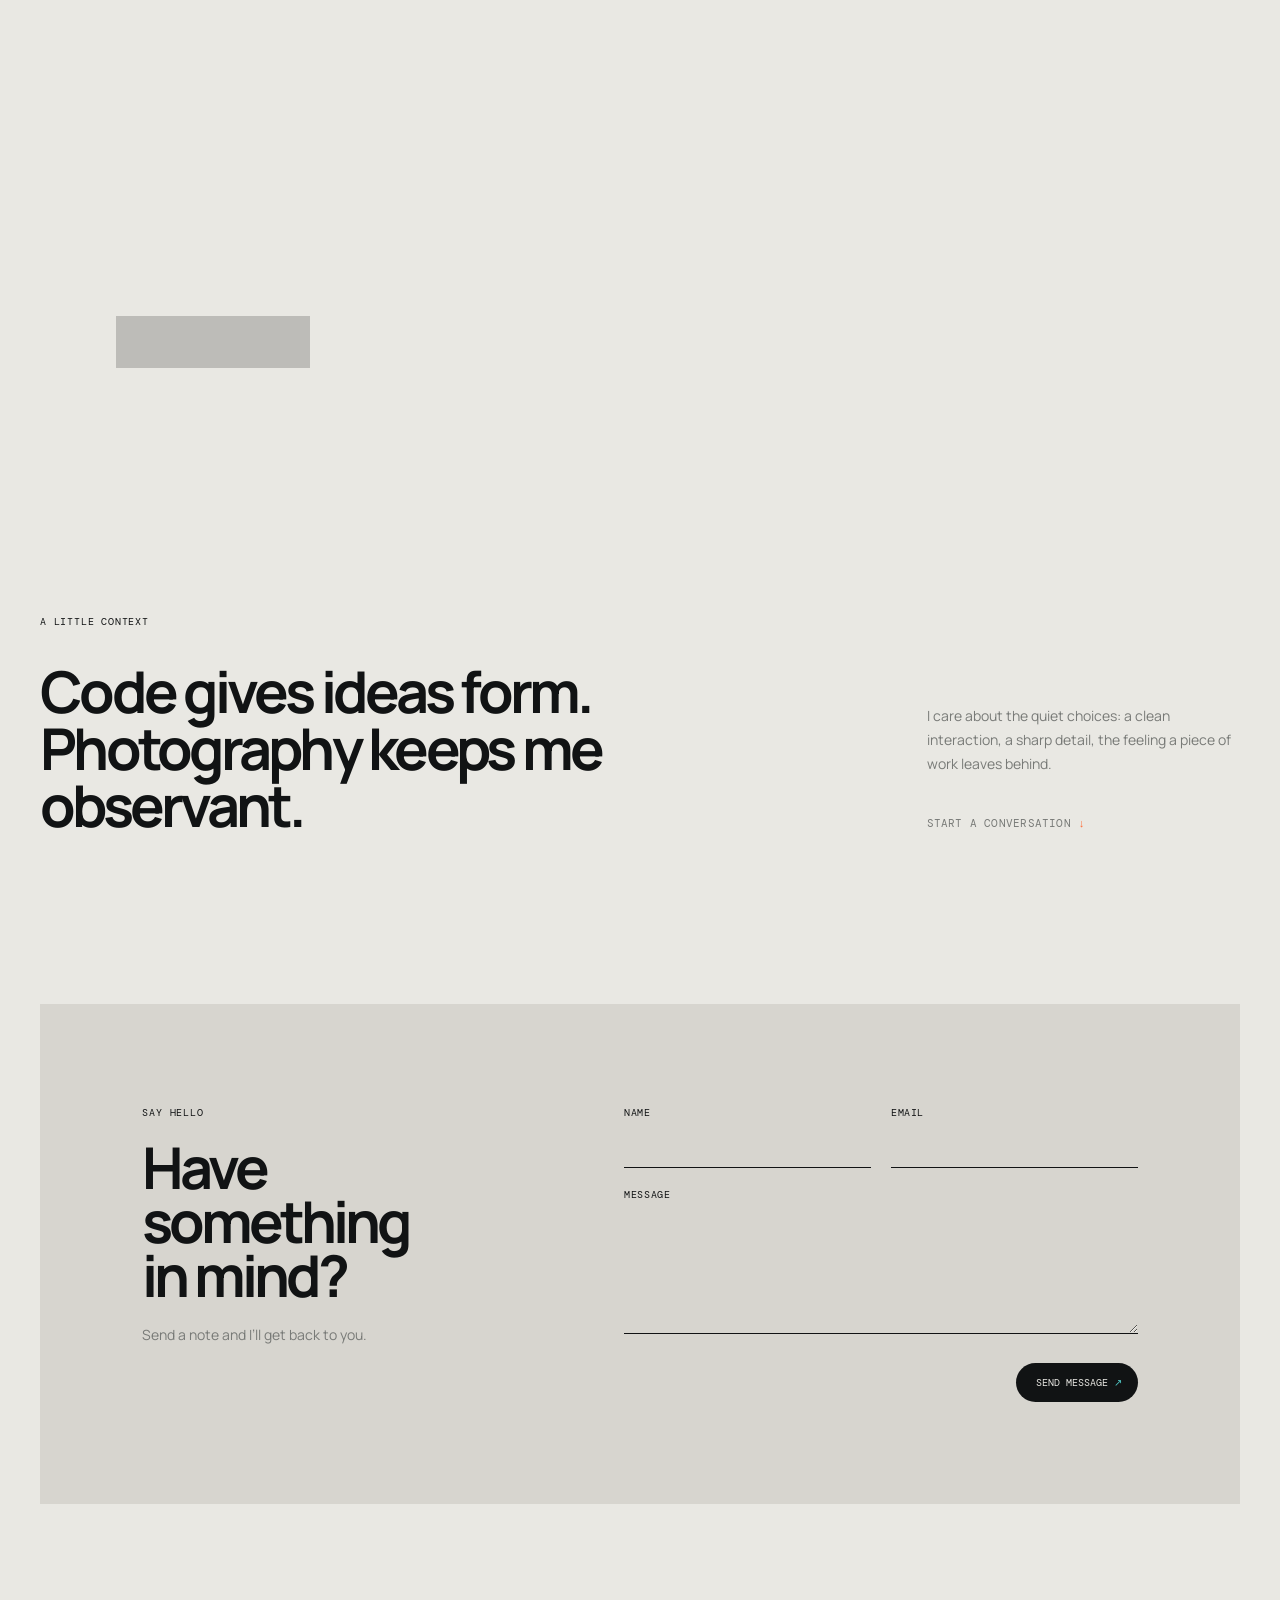
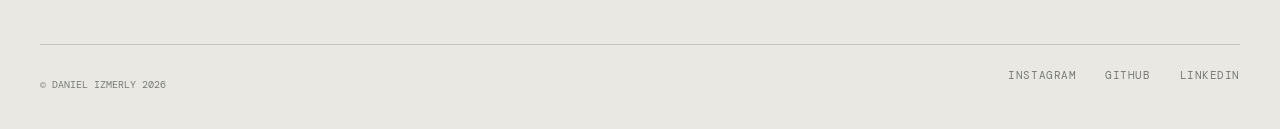
==== commit cce2b37b: "Create cinematic portfolio hero and interactive photography showcase" ====
--- a/index.html
+++ b/index.html
@@ -1,9 +1,160 @@
 <!doctype html>
-<html lang="en"><head><meta charset="UTF-8"><meta name="viewport" content="width=device-width, initial-scale=1.0"><meta name="description" content="A developer and photography portfolio."><meta property="og:image" content="public/og.png"><meta name="theme-color" content="#111314"><link rel="stylesheet" href="styles.css"><title>Your Name — Developer · Photographer</title></head>
-<body><div class="grain" aria-hidden="true"></div><header class="site-header"><a class="wordmark" href="#top" aria-label="Back to top"><span data-name>Your Name</span><i></i></a><nav class="desktop-nav" aria-label="Primary navigation"><a href="#work">Work</a><a href="photography.html">Photography</a><a href="#about">About</a></nav><button class="menu-button" data-menu-button aria-expanded="false" aria-controls="mobile-nav">Menu</button><nav class="mobile-nav" id="mobile-nav" data-mobile-nav aria-label="Mobile navigation"><a href="#work">Work</a><a href="photography.html">Photography</a><a href="#about">About</a><a data-social="github" href="#" target="_blank" rel="noreferrer">GitHub ↗</a></nav></header>
-<main id="top"><section class="hero section-wrap"><p class="hero-kicker reveal"><span class="pulse"></span> Available for selected work · <span data-location>Based anywhere</span></p><h1 class="reveal"><span>I make useful things</span><span>and frame what I notice.</span></h1><div class="hero-foot reveal"><p data-bio>I build considered digital experiences and collect the quiet details in between.</p><a class="round-link" href="#work">Explore <span aria-hidden="true">↓</span></a></div><div class="hero-orb" aria-hidden="true"></div></section>
-<section id="work" class="section-wrap work-section"><div class="section-heading reveal"><p class="eyebrow">Selected development work</p><p>01—01</p></div><div class="project-list" data-project-list></div><div class="section-tail reveal"><a class="text-link" data-social="github" href="#" target="_blank" rel="noreferrer">More on GitHub <span aria-hidden="true">↗</span></a></div></section>
-<section class="photo-callout section-wrap reveal"><div><p class="eyebrow">Through the lens</p><h2>Small moments,<br>held longer.</h2></div><div class="callout-art" aria-hidden="true"><span>Light<br>studies<br>— 2026</span></div><a class="round-link light" href="photography.html">View photography <span aria-hidden="true">↗</span></a></section>
-<section id="about" class="section-wrap about-section"><p class="eyebrow reveal">A little context</p><div class="about-grid"><h2 class="reveal">Code gives ideas form.<br>Photography keeps me observant.</h2><div class="about-copy reveal"><p>I care about the quiet choices: a clean interaction, a sharp detail, the feeling a piece of work leaves behind.</p><a class="text-link" href="#contact">Start a conversation <span aria-hidden="true">↓</span></a></div></div></section>
-<section id="contact" class="contact-section section-wrap reveal"><div><p class="eyebrow">Say hello</p><h2>Have something<br>in mind?</h2><p>Send a note and I’ll get back to you.</p></div><form class="contact-form" data-contact-form><label>Name<input name="name" autocomplete="name" required></label><label>Email<input name="email" type="email" autocomplete="email" required></label><label class="message-field">Message<textarea name="message" rows="5" required></textarea></label><input class="honeypot" type="text" name="_gotcha" tabindex="-1" autocomplete="off" aria-hidden="true"><div class="form-foot"><p data-form-status aria-live="polite"></p><button class="send-button" type="submit">Send message <span aria-hidden="true">↗</span></button></div></form></section></main>
-<footer class="site-footer section-wrap"><p>© <span data-name>Your Name</span> <span id="year"></span></p><div><a data-social="instagram" href="#" target="_blank" rel="noreferrer">Instagram</a><a data-social="github" href="#" target="_blank" rel="noreferrer">GitHub</a><a data-social="linkedin" href="#" target="_blank" rel="noreferrer">LinkedIn</a></div></footer><dialog id="lightbox" aria-label="Photography preview"><button class="close-button" data-close-lightbox aria-label="Close preview">×</button><img data-lightbox-image alt="" hidden><div data-lightbox-placeholder class="lightbox-placeholder"></div><p data-lightbox-caption></p></dialog><script type="module" src="app.js"></script><script>document.querySelector('#year').textContent = new Date().getFullYear()</script></body></html>
+<html lang="en">
+  <head>
+    <meta charset="UTF-8" />
+    <meta name="viewport" content="width=device-width, initial-scale=1.0" />
+    <meta name="description" content="A developer and photography portfolio." />
+    <meta property="og:image" content="public/og.png" />
+    <meta name="theme-color" content="#111314" />
+    <link rel="stylesheet" href="styles.css" />
+    <title>Daniel Izmerly — Developer · Photographer</title>
+  </head>
+
+  <body>
+    <div class="grain" aria-hidden="true"></div>
+
+    <header class="site-header">
+      <a class="wordmark" href="#top" aria-label="Back to top">
+        <span data-name>Daniel Izmerly</span><i></i>
+      </a>
+
+      <nav class="desktop-nav" aria-label="Primary navigation">
+        <a href="#work">Work</a>
+        <a href="photography.html">Photography</a>
+        <a href="#about">About</a>
+      </nav>
+
+      <button class="menu-button" data-menu-button aria-expanded="false" aria-controls="mobile-nav">Menu</button>
+
+      <nav class="mobile-nav" id="mobile-nav" data-mobile-nav aria-label="Mobile navigation">
+        <a href="#work">Work</a>
+        <a href="photography.html">Photography</a>
+        <a href="#about">About</a>
+        <a data-social="github" href="#" target="_blank" rel="noreferrer">GitHub ↗</a>
+      </nav>
+    </header>
+
+    <main id="top">
+      <!-- HERO COPY: Change these two lines to set the first impression. -->
+      <section class="hero section-wrap" aria-label="Introduction">
+        <!-- The image path is intentionally easy to swap in styles.css (.hero-photo). -->
+        <div class="hero-media" aria-hidden="true">
+          <div class="hero-photo"></div>
+          <div class="hero-scrim"></div>
+          <div class="hero-frame"></div>
+          <div class="hero-orbit orbit-one"></div>
+          <div class="hero-orbit orbit-two"></div>
+        </div>
+
+        <div class="hero-content">
+          <p class="hero-kicker reveal">
+            <span class="pulse"></span>
+            Available for selected work · <span data-location>Austin/College Station TX</span>
+          </p>
+
+          <h1 class="hero-title">
+            <span>I make useful things</span>
+            <span>and frame what I notice.</span>
+          </h1>
+
+          <div class="hero-foot reveal">
+            <!-- The bio is managed in site-data.js. -->
+            <p data-bio>Photographer for 4 years, Computer Science Student at TAMU.</p>
+            <a class="round-link" href="#work">Explore <span aria-hidden="true">↓</span></a>
+          </div>
+        </div>
+
+        <p class="hero-index" aria-hidden="true">DI / 26</p>
+      </section>
+
+      <section id="work" class="section-wrap work-section">
+        <div class="section-heading reveal">
+          <p class="eyebrow">Selected development work</p>
+          <p>01—01</p>
+        </div>
+
+        <!-- Project cards are managed in site-data.js. -->
+        <div class="project-list" data-project-list></div>
+
+        <div class="section-tail reveal">
+          <a class="text-link" data-social="github" href="#" target="_blank" rel="noreferrer">
+            More on GitHub <span aria-hidden="true">↗</span>
+          </a>
+        </div>
+      </section>
+
+      <!-- PHOTOGRAPHY CALLOUT COPY: Edit this section if the wording isn't you. -->
+      <section class="photo-callout section-wrap reveal">
+        <div>
+          <p class="eyebrow">Through the lens</p>
+          <h2>Small moments,<br />held longer.</h2>
+        </div>
+        <div class="callout-art" aria-hidden="true">
+          <span>Light<br />studies<br />— 2026</span>
+        </div>
+        <a class="round-link light" href="photography.html">View photography <span aria-hidden="true">↗</span></a>
+      </section>
+
+      <!-- ABOUT COPY: All text in this section is safe to rewrite in your own voice. -->
+      <section id="about" class="section-wrap about-section">
+        <p class="eyebrow reveal">A little context</p>
+        <div class="about-grid">
+          <h2 class="reveal">Code gives ideas form.<br />Photography keeps me observant.</h2>
+          <div class="about-copy reveal">
+            <p>I care about the quiet choices: a clean interaction, a sharp detail, the feeling a piece of work leaves behind.</p>
+            <a class="text-link" href="#contact">Start a conversation <span aria-hidden="true">↓</span></a>
+          </div>
+        </div>
+      </section>
+
+      <section id="contact" class="contact-section section-wrap reveal">
+        <div>
+          <!-- CONTACT COPY: Feel free to make this more casual, direct, or specific. -->
+          <p class="eyebrow">Say hello</p>
+          <h2>Have something<br />in mind?</h2>
+          <p>Send a note and I’ll get back to you.</p>
+        </div>
+
+        <form class="contact-form" data-contact-form>
+          <label>
+            Name
+            <input name="name" autocomplete="name" required />
+          </label>
+          <label>
+            Email
+            <input name="email" type="email" autocomplete="email" required />
+          </label>
+          <label class="message-field">
+            Message
+            <textarea name="message" rows="5" required></textarea>
+          </label>
+          <!-- Bots fill this invisible field; real visitors do not. -->
+          <input class="honeypot" type="text" name="_gotcha" tabindex="-1" autocomplete="off" aria-hidden="true" />
+          <div class="form-foot">
+            <p data-form-status aria-live="polite"></p>
+            <button class="send-button" type="submit">Send message <span aria-hidden="true">↗</span></button>
+          </div>
+        </form>
+      </section>
+    </main>
+
+    <footer class="site-footer section-wrap">
+      <p>© <span data-name>Daniel Izmerly</span> <span id="year"></span></p>
+      <div>
+        <a data-social="instagram" href="#" target="_blank" rel="noreferrer">Instagram</a>
+        <a data-social="github" href="#" target="_blank" rel="noreferrer">GitHub</a>
+        <a data-social="linkedin" href="#" target="_blank" rel="noreferrer">LinkedIn</a>
+      </div>
+    </footer>
+
+    <dialog id="lightbox" aria-label="Photography preview">
+      <button class="close-button" data-close-lightbox aria-label="Close preview">×</button>
+      <img data-lightbox-image alt="" hidden />
+      <div data-lightbox-placeholder class="lightbox-placeholder"></div>
+      <p data-lightbox-caption></p>
+    </dialog>
+
+    <script type="module" src="app.js"></script>
+    <script>document.querySelector('#year').textContent = new Date().getFullYear()</script>
+  </body>
+</html>
--- a/styles.css
+++ b/styles.css
@@ -14,3 +14,139 @@
 @media (prefers-reduced-motion:reduce) { *,*::before,*::after { scroll-behavior:auto!important; animation-duration:.01ms!important; transition-duration:.01ms!important; } .reveal { opacity:1; transform:none; } }
 /* A compact mobile layout, including the accessible menu toggle. */
 @media (max-width:760px) { .section-wrap,.site-header { width:calc(100% - 40px); }.site-header { height:74px; }.desktop-nav { display:none; }.menu-button { display:block; padding:0; border:0; background:transparent; font:10px var(--mono); text-transform:uppercase; }.mobile-nav { display:none; position:absolute; right:0; top:64px; width:190px; padding:16px; background:var(--ink); color:var(--paper); box-shadow:0 12px 30px rgba(0,0,0,.18); }.mobile-nav.is-open { display:grid; gap:15px; }.mobile-nav a { font:11px var(--mono); text-transform:uppercase; }.back-link { display:block; font:10px var(--mono); text-transform:uppercase; }.hero { min-height:600px; padding-top:78px; }.hero h1 { margin-top:35px; font-size:14vw; }.hero h1 span:last-child { margin-left:24px; }.hero-foot { margin-top:75px; }.hero-foot p { font-size:12px; }.round-link { padding:10px 11px 10px 14px; font-size:9px; gap:9px; }.round-link span { width:19px; height:19px; }.hero-orb { width:310px; right:-30%; bottom:-8%; }.work-section { padding-top:100px; }.project-card { grid-template-columns:35px 1fr; padding:32px 0; gap:16px; }.project-card .text-link { grid-column:2; margin-top:8px; }.photo-callout { margin-top:95px; min-height:430px; padding:32px; }.callout-art { width:58%; opacity:.84; }.about-section { padding:100px 0; }.about-grid { grid-template-columns:1fr; gap:34px; }.contact-section { grid-template-columns:1fr; gap:42px; padding:38px 25px; margin-bottom:85px; }.contact-form { grid-template-columns:1fr; }.message-field,.form-foot { grid-column:auto; }.form-foot { align-items:flex-start; flex-direction:column; }.site-footer { align-items:flex-start; gap:20px; flex-direction:column; }.site-footer div { gap:16px; }.photo-hero { padding:95px 0 65px; }.photo-grid { grid-template-columns:1fr; gap:12px; padding-bottom:85px; }.photo-card,.photo-card:nth-child(2),.photo-card:nth-child(5) { min-height:310px; grid-column:auto; }.photo-card:nth-child(3) { min-height:380px; }.contact-strip { padding-bottom:85px; flex-direction:column; gap:20px; align-items:flex-start; } }
+
+/* ── Dark-first adaptive theme + cinematic hero layer ─────────────────── */
+:root {
+  --ink: #f1f0ea;
+  --paper: #111314;
+  --muted: #969995;
+  --line: rgba(241, 240, 234, 0.16);
+  --surface: #1a1c1c;
+  --surface-soft: #252726;
+}
+
+@media (prefers-color-scheme: light) {
+  :root {
+    --ink: #111314;
+    --paper: #e9e8e3;
+    --muted: #787a77;
+    --line: rgba(17, 19, 20, 0.17);
+    --surface: #d7d5cf;
+    --surface-soft: #deddd8;
+  }
+}
+
+body { background: var(--paper); color: var(--ink); }
+.site-header { backdrop-filter: blur(14px); }
+.desktop-nav a:hover, .site-footer a:hover, .desktop-nav .active { color: var(--orange); }
+.hero {
+  min-height: max(720px, calc(100vh - 88px));
+  display: grid;
+  align-items: end;
+  isolation: isolate;
+  padding-top: 0;
+  overflow: hidden;
+}
+.hero-media { position: absolute; inset: 0; z-index: -2; overflow: hidden; }
+.hero-photo {
+  position: absolute;
+  inset: -8%;
+  background: url("photos/DSC01465.jpg") center 57% / cover no-repeat;
+  filter: saturate(0.72) contrast(1.1) brightness(0.58);
+  will-change: transform;
+}
+.hero-scrim { position: absolute; inset: 0; background: linear-gradient(90deg, rgba(10, 11, 12, 0.87) 0%, rgba(10, 11, 12, 0.44) 51%, rgba(10, 11, 12, 0.18) 100%), linear-gradient(0deg, rgba(10, 11, 12, 0.78), transparent 58%); }
+.hero-frame { position: absolute; inset: 26px; border: 1px solid rgba(241, 240, 234, 0.25); will-change: transform; }
+.hero-frame::before, .hero-frame::after { content: ""; position: absolute; background: var(--teal); }
+.hero-frame::before { width: 1px; height: 42px; top: -1px; left: 20%; transform: scaleY(0); transform-origin: top; }
+.hero-frame::after { width: 42px; height: 1px; right: 8%; bottom: -1px; transform: scaleX(0); transform-origin: right; }
+.hero-content { width: 100%; padding: 0 0 34px; position: relative; z-index: 1; }
+.hero-kicker { color: rgba(241, 240, 234, 0.78); }
+.hero h1, .hero-title { margin: clamp(28px, 5vw, 70px) 0 0; max-width: 1200px; color: #f8f7ef; text-shadow: 0 5px 24px rgba(0, 0, 0, 0.22); }
+.hero h1 span { overflow: hidden; color: inherit; margin: 0; transform: none; }
+.hero h1 span::after { content: ""; display: block; }
+.hero-title span { transform: translateY(108%); opacity: 0; transition: transform 1.1s cubic-bezier(.16, 1, .3, 1), opacity .7s ease; }
+.hero-title span:last-child { padding-left: clamp(20px, 8vw, 160px); color: rgba(241, 240, 234, 0.68); transition-delay: .12s; }
+body.is-loaded .hero-title span { transform: translateY(0); opacity: 1; }
+body.is-loaded .hero-frame::before { animation: draw-vertical .8s cubic-bezier(.16, 1, .3, 1) .45s forwards; }
+body.is-loaded .hero-frame::after { animation: draw-horizontal .8s cubic-bezier(.16, 1, .3, 1) .62s forwards; }
+.hero-foot { margin-top: clamp(56px, 11vh, 140px); border-top-color: rgba(241, 240, 234, 0.32); color: #f1f0ea; }
+.hero-foot p { color: rgba(241, 240, 234, 0.78); }
+.round-link { border-color: currentColor; background: rgba(15, 17, 18, 0.2); backdrop-filter: blur(8px); }
+.round-link span { background: var(--orange); color: #111314; }
+.hero-index { position: absolute; right: 48px; bottom: 53px; margin: 0; color: rgba(241, 240, 234, 0.62); font: 10px var(--mono); letter-spacing: .1em; writing-mode: vertical-rl; }
+.section-heading { border-color: var(--ink); }
+.project-copy, .about-copy, .contact-section > div > p:last-child, .photo-hero > p:last-child { color: var(--muted); }
+.tags li { border-color: var(--line); }
+.photo-callout { background-color: var(--surface); }
+.contact-section { background: var(--surface); }
+.contact-form input, .contact-form textarea { color: var(--ink); border-bottom-color: var(--ink); }
+.site-footer { color: var(--muted); }
+.photo-hero h1 em { color: var(--orange); }
+.reveal { transform: translateY(28px); transition-duration: .9s; }
+.photo-card { background: var(--surface-soft); }
+
+/* Fine grain, white dust, and concentric orbits add movement without an asset. */
+body::before {
+  content: "";
+  position: fixed;
+  inset: 0;
+  z-index: 12;
+  pointer-events: none;
+  opacity: .42;
+  background-image: radial-gradient(circle, rgba(255,255,255,.75) 0 1px, transparent 1.6px), radial-gradient(circle, rgba(255,255,255,.5) 0 .7px, transparent 1.3px);
+  background-position: 0 0, 23px 37px;
+  background-size: 113px 137px, 179px 191px;
+  mix-blend-mode: soft-light;
+  animation: dust-drift 18s linear infinite alternate;
+}
+.hero-orbit { position: absolute; border: 1px solid rgba(241,240,234,.27); border-radius: 50%; pointer-events: none; }
+.orbit-one { width: min(55vw, 820px); aspect-ratio: 1; right: -16vw; top: -26vw; animation: orbit-turn 28s linear infinite; }
+.orbit-two { width: min(34vw, 470px); aspect-ratio: 1; right: 14vw; bottom: -26vw; border-color: rgba(79,199,196,.46); animation: orbit-turn 21s linear reverse infinite; }
+.hero-orbit::before { content: ""; position: absolute; width: 7px; height: 7px; top: 50%; left: -4px; border-radius: 50%; background: var(--orange); box-shadow: 0 0 0 7px rgba(255,107,53,.12); }
+
+/* A terminal-like visual language gives the development work its own identity. */
+.work-section { position: relative; }
+.work-section::before { content: ">_ build / selected"; position: absolute; right: 0; top: 118px; color: var(--teal); opacity: .78; font: 10px var(--mono); letter-spacing: .06em; }
+.project-list { position: relative; overflow: hidden; background-image: linear-gradient(rgba(79,199,196,.055) 1px, transparent 1px), linear-gradient(90deg, rgba(79,199,196,.055) 1px, transparent 1px); background-size: 36px 36px; }
+.project-card { padding-inline: 20px; transition: background .35s ease, transform .35s cubic-bezier(.2,.8,.2,1); }
+.project-card::after { content: "RUN"; position: absolute; right: 0; top: 14px; color: var(--teal); font: 9px var(--mono); letter-spacing: .12em; opacity: 0; transform: translateX(8px); transition: opacity .25s ease, transform .25s ease; }
+.project-card:hover { background: rgba(79,199,196,.07); transform: translateX(8px); }
+.project-card:hover::after { opacity: 1; transform: translateX(0); }
+.project-number { color: var(--teal); }
+
+/* The viewer is an embedded, interactive 3D model with CSS orbit details. */
+.camera-stage { display: grid; grid-template-columns: .7fr 1.3fr; gap: clamp(28px, 7vw, 115px); align-items: center; margin: 0 auto 140px; padding: clamp(28px, 5vw, 70px); background: var(--surface); position: relative; overflow: hidden; }
+.camera-stage::before { content: "A7 IV / 33MP"; position: absolute; top: 22px; right: 28px; color: var(--muted); font: 9px var(--mono); letter-spacing: .12em; }
+.camera-copy { position: relative; z-index: 2; }.camera-copy h2 { margin: 21px 0; font-size: clamp(38px, 4.5vw, 68px); line-height: .92; letter-spacing: -.07em; }.camera-copy > p:last-child { max-width: 250px; margin: 0; color: var(--muted); font-size: 14px; line-height: 1.7; }
+.camera-viewer { min-height: 430px; position: relative; isolation: isolate; }.camera-viewer iframe { position: absolute; inset: 0; width: 100%; height: 100%; z-index: 1; border: 0; background: transparent; mix-blend-mode: screen; }.camera-ring { position: absolute; border: 1px solid rgba(79,199,196,.35); border-radius: 50%; pointer-events: none; z-index: 2; }.ring-a { width: 84%; aspect-ratio: 1; top: 6%; left: 8%; animation: orbit-turn 20s linear infinite; }.ring-b { width: 53%; aspect-ratio: 1; right: -3%; bottom: 4%; border-color: rgba(255,107,53,.45); animation: orbit-turn 13s linear reverse infinite; }.camera-ring::before { content: ""; position: absolute; width: 6px; height: 6px; top: 50%; left: -3px; border-radius: 50%; background: var(--orange); }.camera-credit { grid-column: 1 / -1; margin: -12px 0 0; color: var(--muted); font: 9px/1.55 var(--mono); }.camera-credit a { text-decoration: underline; text-underline-offset: 3px; }
+
+@keyframes orbit-turn { to { transform: rotate(360deg); } }
+@keyframes dust-drift { to { background-position: 47px 64px, -42px 91px; } }
+
+@media (max-width: 760px) {
+  .orbit-one { width: 105vw; right: -50vw; top: -65vw; }.orbit-two { width: 75vw; right: -17vw; bottom: -46vw; }
+  .work-section::before { position: static; display: block; margin: 22px 0 9px; }.project-card { padding-inline: 0; }.project-card:hover { transform: none; }
+  .camera-stage { grid-template-columns: 1fr; margin-bottom: 86px; padding: 46px 24px 22px; }.camera-stage::before { top: 15px; right: 18px; }.camera-viewer { min-height: 350px; }.camera-credit { margin-top: 0; }
+}
+
+@media (prefers-reduced-motion: reduce) {
+  body::before, .hero-orbit, .camera-ring { animation: none; }
+}
+
+@keyframes draw-vertical { to { transform: scaleY(1); } }
+@keyframes draw-horizontal { to { transform: scaleX(1); } }
+
+@media (max-width: 760px) {
+  .hero { min-height: max(620px, calc(100svh - 74px)); }
+  .hero-frame { inset: 14px; }
+  .hero-content { padding-bottom: 20px; }
+  .hero h1, .hero-title { font-size: clamp(47px, 13vw, 74px); }
+  .hero-title span:last-child { padding-left: 22px; }
+  .hero-index { right: 24px; bottom: 34px; }
+  .hero-foot { margin-top: 62px; }
+}
+
+@media (prefers-reduced-motion: reduce) {
+  .hero-title span, .hero-frame::before, .hero-frame::after { opacity: 1; transform: none; animation: none; }
+}
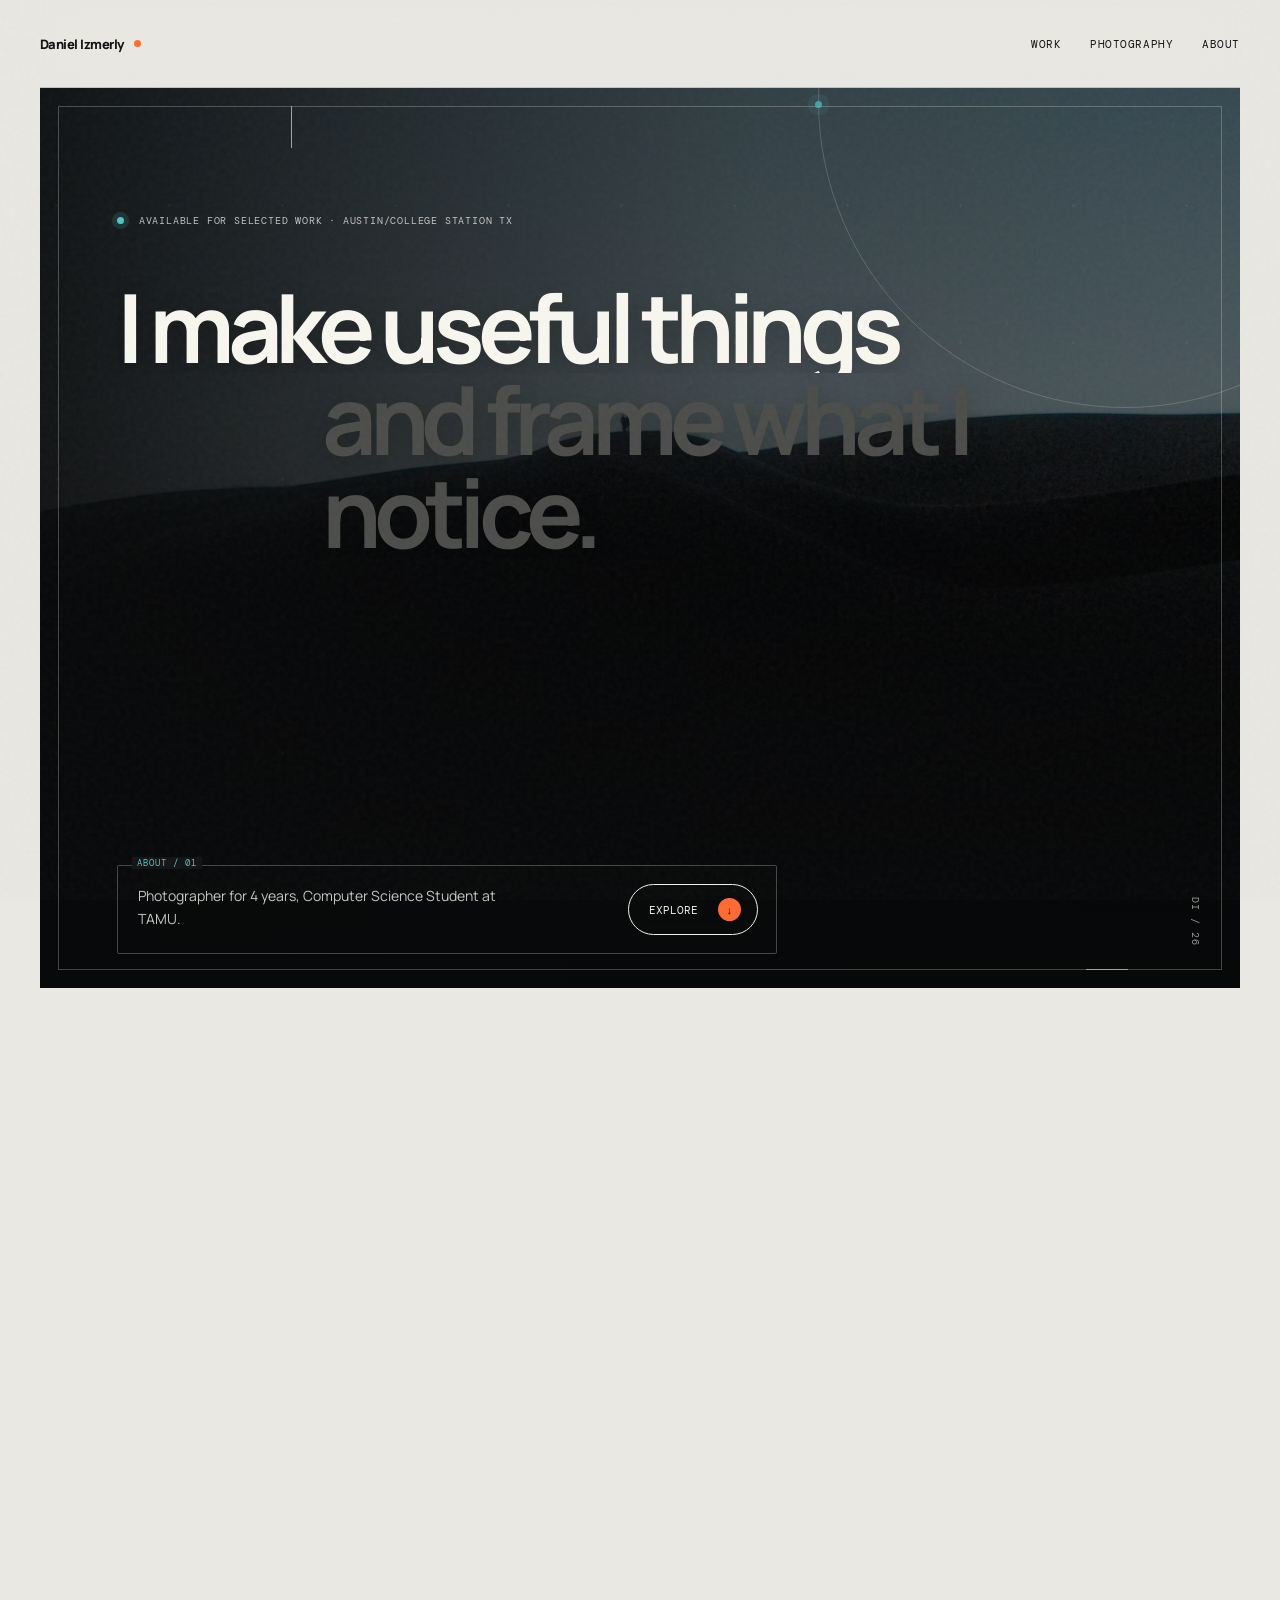
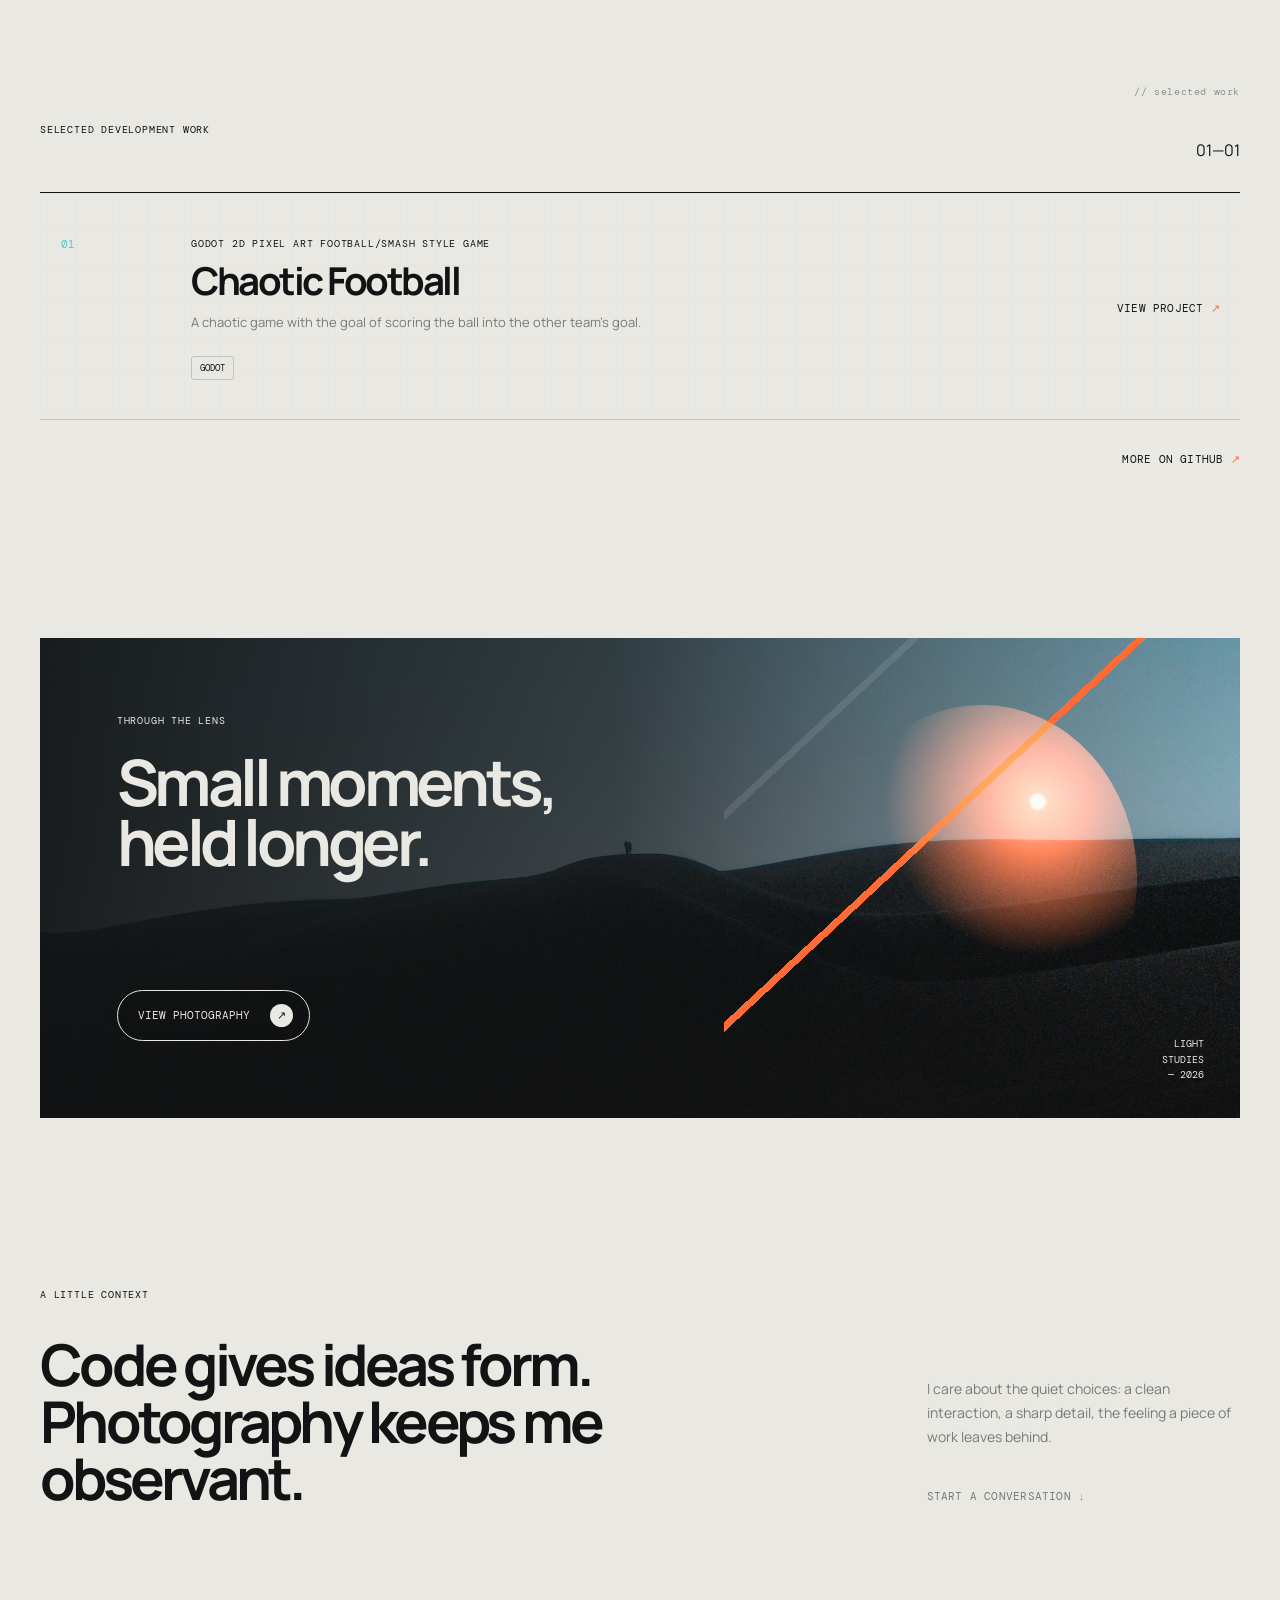
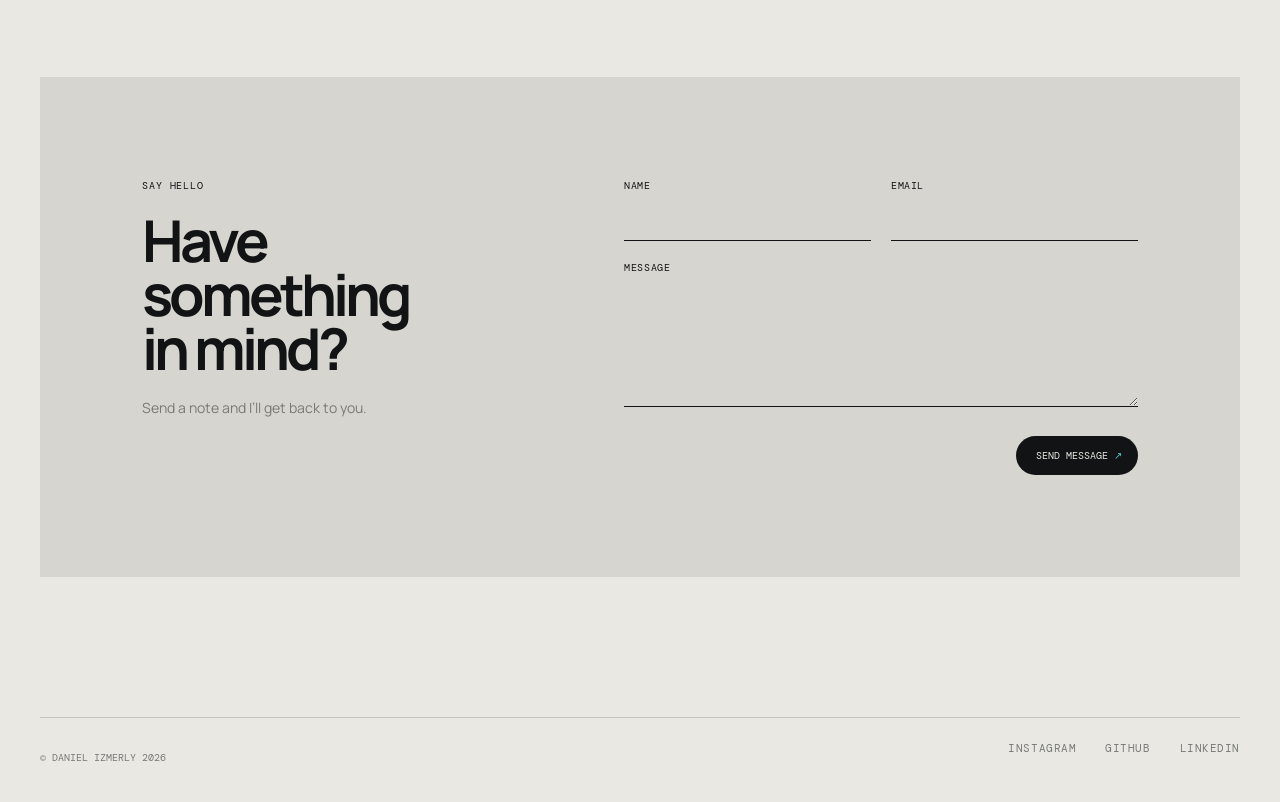
==== commit 1cf41395: "Refine hero scroll scene and remove camera viewer" ====
--- a/index.html
+++ b/index.html
@@ -36,17 +36,17 @@
 
     <main id="top">
       <!-- HERO COPY: Change these two lines to set the first impression. -->
-      <section class="hero section-wrap" aria-label="Introduction">
-        <!-- The image path is intentionally easy to swap in styles.css (.hero-photo). -->
-        <div class="hero-media" aria-hidden="true">
-          <div class="hero-photo"></div>
-          <div class="hero-scrim"></div>
-          <div class="hero-frame"></div>
-          <div class="hero-orbit orbit-one"></div>
-          <div class="hero-orbit orbit-two"></div>
-        </div>
+      <section class="hero" aria-label="Introduction">
+        <div class="hero-stage section-wrap">
+          <!-- The image path is intentionally easy to swap in styles.css (.hero-photo). -->
+          <div class="hero-media" aria-hidden="true">
+            <div class="hero-photo"></div>
+            <div class="hero-scrim"></div>
+            <div class="hero-frame"></div>
+            <div class="hero-orbit orbit-one"></div>
+          </div>
 
-        <div class="hero-content">
+          <div class="hero-content">
           <p class="hero-kicker reveal">
             <span class="pulse"></span>
             Available for selected work · <span data-location>Austin/College Station TX</span>
@@ -62,9 +62,8 @@
             <p data-bio>Photographer for 4 years, Computer Science Student at TAMU.</p>
             <a class="round-link" href="#work">Explore <span aria-hidden="true">↓</span></a>
           </div>
+          <p class="hero-index" aria-hidden="true">DI / 26</p>
         </div>
-
-        <p class="hero-index" aria-hidden="true">DI / 26</p>
       </section>
 
       <section id="work" class="section-wrap work-section">
--- a/styles.css
+++ b/styles.css
@@ -115,11 +115,6 @@
 .project-card:hover::after { opacity: 1; transform: translateX(0); }
 .project-number { color: var(--teal); }
 
-/* The viewer is an embedded, interactive 3D model with CSS orbit details. */
-.camera-stage { display: grid; grid-template-columns: .7fr 1.3fr; gap: clamp(28px, 7vw, 115px); align-items: center; margin: 0 auto 140px; padding: clamp(28px, 5vw, 70px); background: var(--surface); position: relative; overflow: hidden; }
-.camera-stage::before { content: "A7 IV / 33MP"; position: absolute; top: 22px; right: 28px; color: var(--muted); font: 9px var(--mono); letter-spacing: .12em; }
-.camera-copy { position: relative; z-index: 2; }.camera-copy h2 { margin: 21px 0; font-size: clamp(38px, 4.5vw, 68px); line-height: .92; letter-spacing: -.07em; }.camera-copy > p:last-child { max-width: 250px; margin: 0; color: var(--muted); font-size: 14px; line-height: 1.7; }
-.camera-viewer { min-height: 430px; position: relative; isolation: isolate; }.camera-viewer iframe { position: absolute; inset: 0; width: 100%; height: 100%; z-index: 1; border: 0; background: transparent; mix-blend-mode: screen; }.camera-ring { position: absolute; border: 1px solid rgba(79,199,196,.35); border-radius: 50%; pointer-events: none; z-index: 2; }.ring-a { width: 84%; aspect-ratio: 1; top: 6%; left: 8%; animation: orbit-turn 20s linear infinite; }.ring-b { width: 53%; aspect-ratio: 1; right: -3%; bottom: 4%; border-color: rgba(255,107,53,.45); animation: orbit-turn 13s linear reverse infinite; }.camera-ring::before { content: ""; position: absolute; width: 6px; height: 6px; top: 50%; left: -3px; border-radius: 50%; background: var(--orange); }.camera-credit { grid-column: 1 / -1; margin: -12px 0 0; color: var(--muted); font: 9px/1.55 var(--mono); }.camera-credit a { text-decoration: underline; text-underline-offset: 3px; }
 
 @keyframes orbit-turn { to { transform: rotate(360deg); } }
 @keyframes dust-drift { to { background-position: 47px 64px, -42px 91px; } }
@@ -127,11 +122,84 @@
 @media (max-width: 760px) {
   .orbit-one { width: 105vw; right: -50vw; top: -65vw; }.orbit-two { width: 75vw; right: -17vw; bottom: -46vw; }
   .work-section::before { position: static; display: block; margin: 22px 0 9px; }.project-card { padding-inline: 0; }.project-card:hover { transform: none; }
-  .camera-stage { grid-template-columns: 1fr; margin-bottom: 86px; padding: 46px 24px 22px; }.camera-stage::before { top: 15px; right: 18px; }.camera-viewer { min-height: 350px; }.camera-credit { margin-top: 0; }
 }
 
 @media (prefers-reduced-motion: reduce) {
   body::before, .hero-orbit, .camera-ring { animation: none; }
+}
+
+/* Scroll scene: one structured frame, readable copy, and movement that earns its place. */
+.hero {
+  width: 100%;
+  height: 165vh;
+  min-height: 940px;
+  margin: 0;
+  padding: 0;
+  display: block;
+  overflow: visible;
+}
+.hero-stage {
+  height: 100svh;
+  min-height: 680px;
+  position: sticky;
+  top: 0;
+  overflow: hidden;
+  isolation: isolate;
+  background: #0d0f10;
+}
+.hero-media { inset: 0; }
+.hero-photo { inset: -9%; transform: scale(1.04); transform-origin: center; }
+.hero-scrim { background: linear-gradient(90deg, rgba(8, 9, 10, .9), rgba(8, 9, 10, .43) 60%, rgba(8, 9, 10, .28)), linear-gradient(0deg, rgba(8, 9, 10, .9), transparent 65%); }
+.hero-frame { inset: 18px; border-color: rgba(241, 240, 234, .26); }
+.hero-content {
+  position: absolute;
+  inset: 0;
+  display: flex;
+  flex-direction: column;
+  padding: clamp(80px, 14vh, 170px) clamp(30px, 6vw, 92px) 34px;
+  will-change: auto;
+}
+.hero-kicker { margin: 0; }
+.hero h1, .hero-title { margin-top: clamp(34px, 6vh, 80px); }
+.hero-title, .hero-kicker { will-change: transform, opacity; }
+.hero-foot {
+  width: min(660px, 100%);
+  margin-top: auto;
+  padding: 18px 18px 18px 20px;
+  border: 1px solid rgba(241, 240, 234, .26);
+  border-radius: 2px;
+  background: rgba(11, 13, 14, .42);
+  backdrop-filter: blur(14px);
+  color: #f1f0ea;
+}
+.hero-foot p { color: rgba(241,240,234,.82); }
+.hero-foot::before { content: "ABOUT / 01"; position: absolute; top: -9px; left: 14px; padding: 0 5px; color: var(--teal); background: #111314; font: 9px var(--mono); letter-spacing: .11em; }
+.hero-index { right: 38px; bottom: 42px; }
+.orbit-one { width: min(48vw, 700px); right: -15vw; top: -23vw; opacity: .72; }
+.hero-orbit::before { background: var(--teal); box-shadow: 0 0 0 7px rgba(79,199,196,.13); }
+body::before { opacity: .22; animation-duration: 32s; }
+
+.work-section::before { content: "// selected work"; top: 112px; color: var(--muted); }
+.project-list { background-image: linear-gradient(rgba(79,199,196,.035) 1px, transparent 1px), linear-gradient(90deg, rgba(79,199,196,.035) 1px, transparent 1px); }
+.project-card { border-left: 1px solid transparent; }
+.project-card:hover { border-left-color: var(--teal); background: rgba(79,199,196,.045); }
+
+@media (max-width: 760px) {
+  .hero { height: 140svh; min-height: 830px; }
+  .hero-stage { width: 100%; min-height: 610px; }
+  .hero-frame { inset: 10px; }
+  .hero-content { padding: 98px 30px 25px; }
+  .hero h1, .hero-title { margin-top: 38px; }
+  .hero-foot { padding: 15px; }
+  .hero-foot::before { top: -8px; }
+  .hero-index { right: 26px; bottom: 29px; }
+  .orbit-one { width: 110vw; right: -54vw; top: -56vw; }
+}
+
+@media (prefers-reduced-motion: reduce) {
+  .hero { height: auto; min-height: 0; }
+  .hero-stage { position: relative; height: max(680px, 100svh); }
+  .hero-content { transform: none; opacity: 1; }
 }
 
 @keyframes draw-vertical { to { transform: scaleY(1); } }
